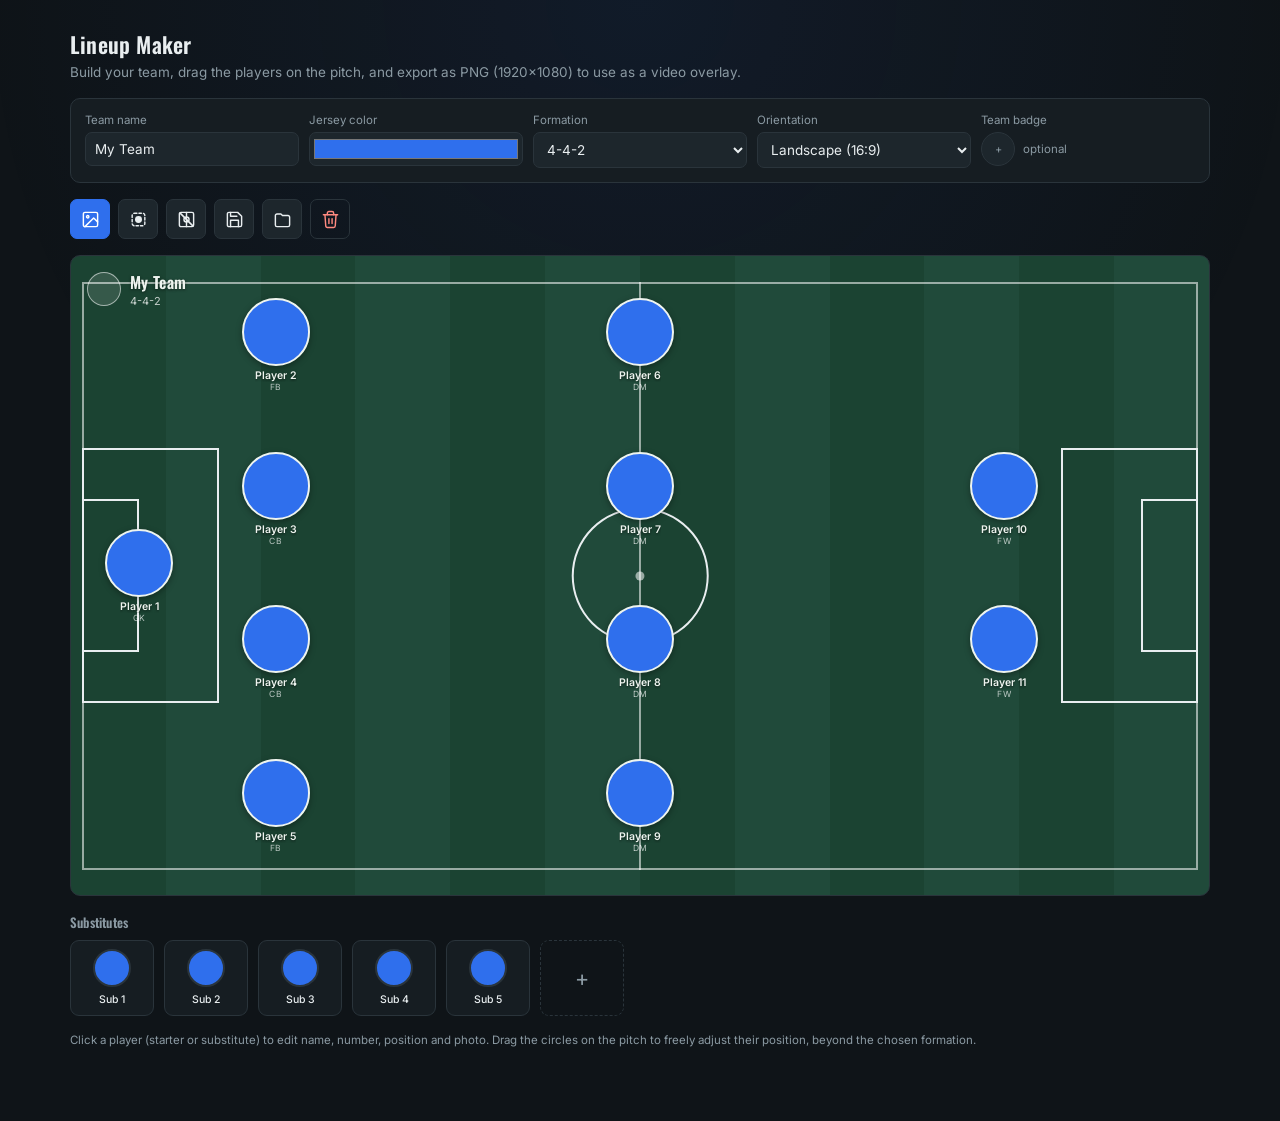
==== escalação.html @ 8d57b5de "Make pitch area transparent instead of solid in no-pitch export Refines the 'Export without pitch ba" ====
<!DOCTYPE html>
<html lang="en">
<head>
<meta charset="UTF-8">
<title>Lineup Maker</title>
<link rel="preconnect" href="https://fonts.googleapis.com">
<link href="https://fonts.googleapis.com/css2?family=Oswald:wght@500;600;700&family=Inter:wght@400;500;600;700&display=swap" rel="stylesheet">
<link rel="stylesheet" href="styles/base.css">
<link rel="stylesheet" href="styles/pitch.css">
<link rel="stylesheet" href="styles/bench.css">
<link rel="stylesheet" href="styles/modal.css">
</head>
<body>
<div class="app">

  <div class="top">
    <div>
      <h1>Lineup Maker</h1>
      <p>Build your team, drag the players on the pitch, and export as PNG (1920×1080) to use as a video overlay.</p>
    </div>
  </div>

  <div class="controls">
    <div class="field" id="teamNameField" style="position:relative;">
      <label>Team name</label>
      <input type="text" id="teamName" placeholder="E.g.: Liverpool" value="My Team">
      <div class="team-suggestions" id="teamSuggestions" hidden></div>
    </div>
    <div class="field">
      <label>Jersey color</label>
      <input type="color" id="teamColor" value="#2f6fed">
    </div>
    <div class="field">
      <label>Formation</label>
      <select id="formationSelect">
        <optgroup label="Back two">
          <option value="2-3-4-1">2-3-4-1</option>
        </optgroup>
        <optgroup label="Back four">
          <option value="4-4-2">4-4-2</option>
          <option value="4-3-3">4-3-3</option>
          <option value="4-2-3-1">4-2-3-1</option>
          <option value="4-1-4-1">4-1-4-1</option>
          <option value="4-3-1-2">4-3-1-2</option>
          <option value="4-4-1-1">4-4-1-1</option>
          <option value="4-5-1">4-5-1</option>
          <option value="4-2-2-2">4-2-2-2</option>
          <option value="4-3-2-1">4-3-2-1</option>
          <option value="4-1-3-2">4-1-3-2</option>
          <option value="4-1-2-3">4-1-2-3</option>
          <option value="4-2-4">4-2-4</option>
          <option value="4-2-1-3">4-2-1-3</option>
        </optgroup>
        <optgroup label="Back three">
          <option value="3-5-2">3-5-2</option>
          <option value="3-4-3">3-4-3</option>
          <option value="3-4-2-1">3-4-2-1</option>
          <option value="3-4-1-2">3-4-1-2</option>
          <option value="3-1-4-2">3-1-4-2</option>
          <option value="3-5-1-1">3-5-1-1</option>
          <option value="3-3-1-3">3-3-1-3</option>
          <option value="3-3-3-1">3-3-3-1</option>
          <option value="3-2-4-1">3-2-4-1</option>
        </optgroup>
        <optgroup label="Back five">
          <option value="5-3-2">5-3-2</option>
          <option value="5-2-3">5-2-3</option>
          <option value="5-4-1">5-4-1</option>
        </optgroup>
      </select>
    </div>
    <div class="field">
      <label>Orientation</label>
      <select id="orientationSelect">
        <option value="landscape">Landscape (16:9)</option>
        <option value="portrait">Portrait (9:16)</option>
      </select>
    </div>
    <div class="field">
      <label>Team badge</label>
      <div style="display:flex;align-items:center;gap:8px;">
        <div class="badge-upload" id="badgeUpload">+</div>
        <input type="file" id="badgeFile" accept="image/*">
        <span style="font-size:11.5px;color:var(--muted);">optional</span>
      </div>
    </div>
  </div>

  <div class="actions-row">
    <button class="icon-btn primary" id="exportBtn" data-tip="Export PNG (16:9)" aria-label="Export PNG (16:9)">
      <svg viewBox="0 0 24 24"><rect x="3" y="3" width="18" height="18" rx="2"/><circle cx="8.5" cy="8.5" r="1.5"/><path d="M21 15l-5-5L5 21"/></svg>
    </button>
    <button class="icon-btn" id="exportIconsBtn" data-tip="Export icons (transparent background)" aria-label="Export icons (transparent background)">
      <svg viewBox="0 0 24 24"><rect x="4" y="4" width="16" height="16" rx="3" stroke-dasharray="3 2.6"/><circle cx="12" cy="12" r="4.4" fill="currentColor" stroke="none"/></svg>
    </button>
    <button class="icon-btn" id="exportNoPitchBtn" data-tip="Export without pitch background" aria-label="Export without pitch background">
      <svg viewBox="0 0 24 24"><rect x="3" y="3" width="18" height="18" rx="2"/><path d="M12 3v18"/><circle cx="12" cy="12" r="3.2"/><path d="M4 4l16 16" stroke-width="2"/></svg>
    </button>
    <button class="icon-btn" id="saveBtn" data-tip="Save lineup" aria-label="Save lineup">
      <svg viewBox="0 0 24 24"><path d="M19 21H5a2 2 0 0 1-2-2V5a2 2 0 0 1 2-2h11l5 5v11a2 2 0 0 1-2 2Z"/><path d="M17 21v-8H7v8"/><path d="M7 3v5h8"/></svg>
    </button>
    <button class="icon-btn" id="loadBtn" data-tip="Load lineup" aria-label="Load lineup">
      <svg viewBox="0 0 24 24"><path d="M3 7v12a2 2 0 0 0 2 2h14a2 2 0 0 0 2-2V9a2 2 0 0 0-2-2h-7l-2-2H5a2 2 0 0 0-2 2Z"/></svg>
    </button>
    <input type="file" id="loadFile" accept="application/json,.json">
    <button class="icon-btn ghost danger" id="resetBtn" data-tip="Clear all" aria-label="Clear all">
      <svg viewBox="0 0 24 24"><path d="M3 6h18"/><path d="M8 6V4a2 2 0 0 1 2-2h4a2 2 0 0 1 2 2v2"/><path d="M19 6l-1 14a2 2 0 0 1-2 2H8a2 2 0 0 1-2-2L5 6"/><path d="M10 11v6"/><path d="M14 11v6"/></svg>
    </button>
  </div>

  <div class="pitch-wrap" id="pitchWrap">
    <img class="pitch-badge-watermark" id="pitchBadgeWatermark" hidden>
    <div class="pl pl-boundary"></div>
    <div class="pl pl-halfline"></div>
    <div class="pl pl-circle"></div>
    <div class="pl pl-dot"></div>
    <div class="pl pl-box pl-box-left"></div>
    <div class="pl pl-box pl-box-left-small"></div>
    <div class="pl pl-box pl-box-right"></div>
    <div class="pl pl-box pl-box-right-small"></div>
    <div class="header-tag">
      <div class="hbadge" id="hbadgeShow"></div>
      <div class="htext">
        <div class="hname" id="hnameShow">My Team</div>
        <div class="hform" id="hformShow">4-4-2</div>
      </div>
    </div>
    <!-- tokens injected by JS -->
  </div>

  <div class="bench-section">
    <h2>Substitutes</h2>
    <div class="bench-strip" id="benchStrip"></div>
  </div>

  <p class="hint">Click a player (starter or substitute) to edit name, number, position and photo. Drag the circles on the pitch to freely adjust their position, beyond the chosen formation.</p>
</div>

<div class="modal-overlay" id="modalOverlay">
  <div class="modal">
    <h3 id="modalTitle">Edit player</h3>
    <div class="photo-picker">
      <div class="prev" id="modalPhotoPrev">photo</div>
      <div>
        <button class="btn small" id="modalPhotoBtn">Upload photo</button>
        <input type="file" id="modalPhotoFile" accept="image/*">
      </div>
    </div>
    <div class="row2">
      <div class="field">
        <label>Number</label>
        <input type="text" id="modalNumber" maxlength="2">
      </div>
      <div class="field">
        <label>Position</label>
        <input type="text" id="modalPos" maxlength="4">
      </div>
    </div>
    <div class="field">
      <label>Name</label>
      <input type="text" id="modalName" maxlength="22">
      <div class="name-suggestions" id="nameSuggestions" hidden></div>
    </div>
    <div class="modal-actions">
      <button class="btn ghost danger" id="modalRemovePhoto">Remove photo</button>
      <div style="display:flex;gap:8px;">
        <button class="btn ghost" id="modalCancel">Cancel</button>
        <button class="btn primary" id="modalSave">Save</button>
      </div>
    </div>
  </div>
</div>

<canvas id="exportCanvas" width="1280" height="720" style="display:none;"></canvas>

<script>
// Todas as formações são derivadas dos próprios números (ex: "4-2-3-1" = 4 linhas
// de 4, 2, 3 e 1 jogador), evitando coordenadas fixas erradas ou digitadas à mão.
const FORMATION_KEYS = [
  "2-3-4-1","4-2-3-1","4-3-3","4-4-2","4-1-4-1","4-3-1-2","4-4-1-1","4-5-1",
  "4-2-2-2","4-3-2-1","4-1-3-2","4-1-2-3","4-2-4","4-2-1-3",
  "3-5-2","3-4-3","3-4-2-1","3-4-1-2","3-1-4-2","3-5-1-1","3-3-1-3","3-3-3-1","3-2-4-1",
  "5-3-2","5-2-3","5-4-1"
];

function roleForLine(lineIndex, numLines, countInLine, posInLine){
  if(lineIndex===0){
    // linha de defesa: pontas viram laterais quando a linha tem 4+ jogadores
    if(countInLine>=4 && (posInLine===0 || posInLine===countInLine-1)) return 'FB';
    return 'CB';
  }
  if(lineIndex===numLines-1) return 'FW';           // linha mais adiantada
  if(lineIndex===1) return 'DM';                     // logo depois da defesa
  return 'MF';
}

function generateFormation(key){
  const lines = key.split('-').map(Number);
  const n = lines.length;
  const positions = [{x:6,y:50,r:'GK'}];
  const MAX_SPAN = 76;   // span usado antes para linhas cheias (mantém o comportamento nelas)
  const STEP = 24;       // distância ideal entre jogadores vizinhos de uma linha
  lines.forEach((count,i)=>{
    const x = n>1 ? 18 + i*(64/(n-1)) : 50;
    // linhas com poucos jogadores usam um span menor (proporcional ao STEP),
    // centralizado em 50%, em vez de sempre ocupar o span máximo do campo
    const span = count>1 ? Math.min(MAX_SPAN, STEP*(count-1)) : 0;
    for(let p=0;p<count;p++){
      const y = count>1 ? 50 - span/2 + p*(span/(count-1)) : 50;
      positions.push({x, y, r: roleForLine(i,n,count,p)});
    }
  });
  return positions;
}

function blankPlayer(role){ return {number:"", name:"", pos:role||"", photo:null}; }
function makeStarters(key){
  return generateFormation(key).map(p=>({x:p.x,y:p.y,number:"",name:"",pos:p.r,photo:null}));
}

let state = {
  teamName:"My Team",
  teamColor:"#2f6fed",
  badge:null,
  formation:"4-4-2",
  orientation:"landscape", // "landscape" | "portrait"
  starters: makeStarters("4-4-2"),
  bench: Array.from({length:5},()=>blankPlayer(""))
};

let editing = null; // {kind:'starter'|'bench', index}

const pitchWrap = document.getElementById('pitchWrap');
const benchStrip = document.getElementById('benchStrip');

function resizeImageFile(file, size, cb, format){
  format = format || 'image/jpeg'; // escudo precisa de 'image/png' (fundo transparente); jpeg não tem alfa
  const reader = new FileReader();
  reader.onload = e=>{
    const img = new Image();
    img.onload = ()=>{
      const c = document.createElement('canvas');
      c.width=size; c.height=size;
      const ctx = c.getContext('2d');
      const s = Math.min(img.width,img.height);
      const sx=(img.width-s)/2, sy=(img.height-s)/2;
      ctx.drawImage(img,sx,sy,s,s,0,0,size,size);
      cb(c.toDataURL(format,0.85));
    };
    img.src = e.target.result;
  };
  reader.readAsDataURL(file);
}

// Busca de foto por nome digitado: usa APIs públicas gratuitas direto do
// navegador (sem chave, sem servidor próprio). TheSportsDB primeiro, porque
// devolve foto já recortada com fundo transparente e time associado; se não
// achar nada (ou a API estiver fora do ar), cai para o resumo da Wikipédia.
// Nenhuma das duas é garantida por contrato, então isso é best-effort: se
// falhar, o app segue funcionando com upload manual normalmente.
async function searchPlayerPhoto(name){
  name = name.trim();
  if(name.length < 3) return [];

  // As duas fontes são combinadas (não é mais "TheSportsDB OU Wikipédia"),
  // pra homônimos aparecerem mesmo quando cada fonte só tem uma das pessoas
  // cadastrada com foto.
  const candidates = [];

  try{
    const res = await fetch('https://www.thesportsdb.com/api/v1/json/3/searchplayers.php?p=' + encodeURIComponent(name));
    if(res.ok){
      const data = await res.json();
      const players = (data && data.player) || [];
      // TheSportsDB cobre vários esportes; sem isso, um "Julio" jogador de
      // basquete apareceria aqui do mesmo jeito. Exige o campo confirmando
      // futebol (não basta estar ausente/diferente).
      const soccerOnly = players.filter(pl => (pl.strSport||'').toLowerCase()==='soccer');
      const withPhoto = soccerOnly.filter(pl => pl.strCutout || pl.strThumb || pl.strRender);
      candidates.push(...withPhoto.slice(0,5).map(pl => ({
        label: pl.strPlayer,
        sub: pl.strTeam || pl.strNationality || '',
        photo: pl.strCutout || pl.strThumb || pl.strRender
      })));
    }
  }catch(err){ /* API instável ou sem internet: segue pra próxima fonte */ }

  // Busca de verdade na Wikipédia (não é mais "adivinha o título exato"):
  // um nome sozinho (ex: "Julio") quase sempre cai numa página de
  // desambiguação sem foto nenhuma, então a versão antiga não achava nada
  // pra nomes assim. Esse endpoint devolve várias páginas que combinam com
  // o texto digitado, cada uma já com sua miniatura — é por aqui que
  // homônimos aparecem mesmo quando o TheSportsDB só tem um deles com foto.
  try{
    // busca bruta bem mais ampla que o número final de sugestões (5): nomes
    // genéricos (ex: "João") têm rei, santo, cidade, etc. nos primeiros
    // resultados por relevância, empurrando jogadores de futebol pra fora
    // de um corte pequeno antes mesmo do filtro de futebol atuar
    const res = await fetch('https://en.wikipedia.org/w/rest.php/v1/search/page?q=' + encodeURIComponent(name) + '&limit=50');
    if(res.ok){
      const data = await res.json();
      const pages = (data && data.pages) || [];
      // Busca de texto livre traz qualquer página que combine (cantor, ator,
      // etc. — foi o que aconteceu com "Julio Iglesias" num teste). Sem sinal
      // nenhum de que é jogador na descrição, prefere não sugerir a arriscar
      // sugerir a pessoa errada.
      const soccerOnly = pages.filter(pg => /footballer|football player|soccer player/i.test(pg.description||''));
      candidates.push(...soccerOnly.filter(pg => pg.thumbnail && pg.thumbnail.url).map(pg=>{
        const url = pg.thumbnail.url;
        return {
          label: pg.title,
          sub: pg.description || 'Wikipedia',
          photo: url.startsWith('//') ? 'https:'+url : url
        };
      }));
    }
  }catch(err){ /* sem internet ou API fora do ar: segue só com o que já tem */ }

  // remove duplicata óbvia (mesmo nome já achado no TheSportsDB)
  const seen = new Set();
  return candidates.filter(c=>{
    const key = c.label.toLowerCase();
    if(seen.has(key)) return false;
    seen.add(key);
    return true;
  }).slice(0,5);
}

// Baixa a foto sugerida e converte para data: URL passando por canvas, igual
// ao upload manual (resizeImageFile) — necessário porque a exportação em PNG
// desenha as fotos num canvas, e uma <img> cross-origin sem isso contamina o
// canvas e quebra o toBlob() da exportação.
function urlToDataUrl(url, size, cb, format){
  format = format || 'image/jpeg'; // escudo precisa de 'image/png' (fundo transparente); jpeg não tem alfa
  const img = new Image();
  img.crossOrigin = 'anonymous';
  img.onload = ()=>{
    const c = document.createElement('canvas');
    c.width = size; c.height = size;
    const ctx = c.getContext('2d');
    const s = Math.min(img.width, img.height);
    const sx = (img.width-s)/2, sy = (img.height-s)/2;
    ctx.drawImage(img, sx, sy, s, s, 0, 0, size, size);
    try{
      cb(c.toDataURL(format, 0.85));
    }catch(err){
      // canvas contaminado: a imagem não liberou CORS, não dá pra usar
      cb(null);
    }
  };
  img.onerror = ()=> cb(null);
  img.src = url;
}

// Busca de escudo por nome de time digitado: mesmo princípio da busca de
// foto de jogador — TheSportsDB primeiro (devolve escudo, liga e país, úteis
// pra diferenciar times com nome parecido em países diferentes), Wikipédia
// como fallback. Nada aplica sozinho, é sempre sugestão clicável.
async function searchTeamBadge(name){
  name = name.trim();
  if(name.length < 3) return [];

  try{
    const res = await fetch('https://www.thesportsdb.com/api/v1/json/3/searchteams.php?t=' + encodeURIComponent(name));
    if(res.ok){
      const data = await res.json();
      const teams = (data && data.teams) || [];
      const withBadge = teams.filter(t => t.strTeamBadge || t.strBadge);
      if(withBadge.length){
        return withBadge.slice(0,3).map(t => ({
          label: t.strTeam,
          sub: [t.strLeague, t.strCountry].filter(Boolean).join(' · '),
          photo: t.strTeamBadge || t.strBadge
        }));
      }
    }
  }catch(err){ /* API instável ou sem internet: segue pro fallback */ }

  try{
    const title = name.replace(/\s+/g,'_');
    const res = await fetch('https://en.wikipedia.org/api/rest_v1/page/summary/' + encodeURIComponent(title));
    if(res.ok){
      const data = await res.json();
      if(data && data.thumbnail && data.thumbnail.source){
        return [{ label: data.title, sub: 'Wikipedia', photo: data.thumbnail.source }];
      }
    }
  }catch(err){ /* sem artigo ou sem internet: sem sugestão */ }

  return [];
}

function renderTeamSuggestions(candidates){
  const box = document.getElementById('teamSuggestions');
  if(!candidates.length){ box.hidden = true; box.innerHTML=''; return; }
  box.innerHTML = candidates.map((c,i)=>`
    <div class="suggestion" data-i="${i}">
      <img src="${c.photo}">
      <div class="suggestion-text">
        <span class="suggestion-name">${c.label}</span>
        <span class="suggestion-sub">${c.sub}</span>
      </div>
    </div>
  `).join('');
  box.hidden = false;
  box.querySelectorAll('.suggestion').forEach(el=>{
    el.addEventListener('click', ()=>{
      const c = candidates[+el.dataset.i];
      urlToDataUrl(c.photo, 160, dataUrl=>{
        if(dataUrl){
          state.teamName = c.label;
          state.badge = dataUrl;
          document.getElementById('teamName').value = c.label;
          document.getElementById('badgeUpload').innerHTML = `<img src="${dataUrl}">`;
          render();
        }
        box.hidden = true; box.innerHTML='';
      }, 'image/png');
    });
  });
}

function renderNameSuggestions(candidates){
  const box = document.getElementById('nameSuggestions');
  if(!candidates.length){ box.hidden = true; box.innerHTML=''; return; }
  box.innerHTML = candidates.map((c,i)=>`
    <div class="suggestion" data-i="${i}">
      <img src="${c.photo}">
      <div class="suggestion-text">
        <span class="suggestion-name">${c.label}</span>
        <span class="suggestion-sub">${c.sub}</span>
      </div>
    </div>
  `).join('');
  box.hidden = false;
  box.querySelectorAll('.suggestion').forEach(el=>{
    el.addEventListener('click', ()=>{
      const c = candidates[+el.dataset.i];
      document.getElementById('modalName').value = c.label;
      urlToDataUrl(c.photo, 320, dataUrl=>{
        if(dataUrl) document.getElementById('modalPhotoPrev').innerHTML = `<img src="${dataUrl}">`;
        box.hidden = true; box.innerHTML='';
      });
    });
  });
}

function render(){
  document.getElementById('hnameShow').textContent = state.teamName || "My Team";
  document.getElementById('hformShow').textContent = state.formation;
  const hb = document.getElementById('hbadgeShow');
  hb.innerHTML = state.badge ? `<img src="${state.badge}">` : "";

  document.documentElement.style.setProperty('--kit-tint', state.teamColor || '#2f6fed');

  const watermark = document.getElementById('pitchBadgeWatermark');
  if(state.badge){ watermark.src = state.badge; watermark.hidden = false; }
  else { watermark.hidden = true; watermark.removeAttribute('src'); }

  const portraitMode = state.orientation === 'portrait';
  pitchWrap.classList.toggle('portrait', portraitMode);
  const exportBtnLabel = portraitMode ? 'Export PNG (9:16)' : 'Export PNG (16:9)';
  document.getElementById('exportBtn').setAttribute('data-tip', exportBtnLabel);
  document.getElementById('exportBtn').setAttribute('aria-label', exportBtnLabel);

  pitchWrap.querySelectorAll('.token').forEach(n=>n.remove());
  state.starters.forEach((p,i)=>{
    const t = document.createElement('div');
    t.className='token';
    t.dataset.index = i;
    // eixo do gol (p.x) e eixo da largura do campo (p.y) trocam de lugar
    // entre left/top quando o campo está em pé (girado 90°)
    t.style.left = (portraitMode ? p.y : p.x)+'%';
    t.style.top = (portraitMode ? p.x : p.y)+'%';
    t.innerHTML = `
      <div class="circle" style="--kit:${state.teamColor}">
        ${p.photo? `<img src="${p.photo}">` : `<span class="token-num">${p.number||''}</span>`}
      </div>
      <div class="tname">${p.name||'Player '+(i+1)}</div>
      <div class="tpos">${p.pos}</div>
    `;
    attachDrag(t,i);
    t.addEventListener('click', (ev)=>{ if(t.dataset.dragged==='1'){t.dataset.dragged='0';return;} openModal('starter',i); });
    pitchWrap.appendChild(t);
  });

  benchStrip.innerHTML='';
  state.bench.forEach((p,i)=>{
    const c = document.createElement('div');
    c.className='bench-card';
    c.dataset.index = i;
    c.innerHTML = `
      <div class="circle" style="--kit:${state.teamColor}">
        ${p.photo? `<img src="${p.photo}">` : `<span class="num">${p.number||''}</span>`}
      </div>
      <div class="bname">${p.name||'Sub '+(i+1)}</div>
      <div class="bpos">${p.pos||''}</div>
    `;
    c.addEventListener('click', ()=>openModal('bench',i));
    benchStrip.appendChild(c);
  });
  const addBtn = document.createElement('div');
  addBtn.className='bench-add';
  addBtn.textContent='+';
  addBtn.title='Add substitute';
  addBtn.addEventListener('click', ()=>{
    if(state.bench.length>=9) return;
    state.bench.push(blankPlayer(""));
    render();
  });
  benchStrip.appendChild(addBtn);
}

function attachDrag(el, index){
  let dragging=false, moved=false;
  el.addEventListener('pointerdown', e=>{
    dragging=true; moved=false;
    el.setPointerCapture(e.pointerId);
  });
  el.addEventListener('pointermove', e=>{
    if(!dragging) return;
    moved=true;
    const rect = pitchWrap.getBoundingClientRect();
    const rawX = ((e.clientX-rect.left)/rect.width)*100;
    const rawY = ((e.clientY-rect.top)/rect.height)*100;
    const portraitMode = state.orientation === 'portrait';
    // em pé, o eixo do gol (x) vem do ponteiro em Y e o da largura (y) vem do X
    let x = portraitMode ? rawY : rawX;
    let y = portraitMode ? rawX : rawY;
    x = Math.max(2,Math.min(98,x));
    y = Math.max(4,Math.min(96,y));
    state.starters[index].x=x;
    state.starters[index].y=y;
    el.style.left=(portraitMode?y:x)+'%';
    el.style.top=(portraitMode?x:y)+'%';
  });
  el.addEventListener('pointerup', e=>{
    dragging=false;
    if(moved) el.dataset.dragged='1';
  });
}

function openModal(kind, index){
  editing = {kind, index};
  const p = kind==='starter'? state.starters[index] : state.bench[index];
  document.getElementById('modalTitle').textContent = kind==='starter' ? 'Edit starter' : 'Edit substitute';
  document.getElementById('modalNumber').value = p.number||'';
  document.getElementById('modalPos').value = p.pos||'';
  document.getElementById('modalName').value = p.name||'';
  const prev = document.getElementById('modalPhotoPrev');
  prev.innerHTML = p.photo? `<img src="${p.photo}">` : 'foto';
  clearTimeout(nameSuggestTimer);
  const suggestions = document.getElementById('nameSuggestions');
  suggestions.hidden = true; suggestions.innerHTML='';
  document.getElementById('modalOverlay').classList.add('open');
  const nameInput = document.getElementById('modalName');
  nameInput.focus();
  nameInput.select();
}
function closeModal(){
  clearTimeout(nameSuggestTimer);
  const suggestions = document.getElementById('nameSuggestions');
  suggestions.hidden = true; suggestions.innerHTML='';
  document.getElementById('modalOverlay').classList.remove('open');
  editing=null;
}

document.getElementById('modalCancel').addEventListener('click', closeModal);
document.getElementById('modalOverlay').addEventListener('click', e=>{ if(e.target.id==='modalOverlay') closeModal(); });

document.getElementById('modalSave').addEventListener('click', ()=>{
  if(!editing) return;
  const p = editing.kind==='starter'? state.starters[editing.index] : state.bench[editing.index];
  const photoBefore = p.photo;
  p.number = document.getElementById('modalNumber').value.trim();
  p.pos = document.getElementById('modalPos').value.trim().toUpperCase();
  p.name = document.getElementById('modalName').value.trim();
  const img = document.getElementById('modalPhotoPrev').querySelector('img');
  p.photo = img ? img.src : null;
  const photoChanged = p.photo && p.photo !== photoBefore;
  const { kind, index } = editing;
  closeModal();
  render();
  // wipe radial só no ícone que de fato ganhou/trocou de foto agora — não é
  // uma reação passiva a qualquer <img> nova, porque render() reconstrói
  // todos os jogadores do zero a cada mudança (mesmo sem relação com foto)
  if(photoChanged){
    const selector = kind==='starter'
      ? `.token[data-index="${index}"] .circle img`
      : `.bench-card[data-index="${index}"] .circle img`;
    const newImg = document.querySelector(selector);
    if(newImg) newImg.classList.add('photo-wipe-in');
  }
});

document.getElementById('modalRemovePhoto').addEventListener('click', ()=>{
  document.getElementById('modalPhotoPrev').innerHTML='foto';
});
document.getElementById('modalPhotoBtn').addEventListener('click', ()=>document.getElementById('modalPhotoFile').click());
document.getElementById('modalPhotoFile').addEventListener('change', e=>{
  const f = e.target.files[0];
  if(!f) return;
  resizeImageFile(f, 320, dataUrl=>{
    document.getElementById('modalPhotoPrev').innerHTML = `<img src="${dataUrl}">`;
  });
});

let nameSuggestTimer = null;
document.getElementById('modalName').addEventListener('input', e=>{
  clearTimeout(nameSuggestTimer);
  const value = e.target.value;
  const box = document.getElementById('nameSuggestions');
  if(value.trim().length < 3){ box.hidden = true; box.innerHTML=''; return; }
  nameSuggestTimer = setTimeout(async ()=>{
    const candidates = await searchPlayerPhoto(value);
    renderNameSuggestions(candidates);
  }, 500);
});

let teamSuggestTimer = null;
document.getElementById('teamName').addEventListener('input', e=>{
  state.teamName = e.target.value;
  render();
  clearTimeout(teamSuggestTimer);
  const value = e.target.value;
  const box = document.getElementById('teamSuggestions');
  if(value.trim().length < 3){ box.hidden = true; box.innerHTML=''; return; }
  teamSuggestTimer = setTimeout(async ()=>{
    const candidates = await searchTeamBadge(value);
    renderTeamSuggestions(candidates);
  }, 500);
});
document.getElementById('teamName').addEventListener('blur', ()=>{
  // pequeno atraso pra não fechar antes do clique numa sugestão registrar
  setTimeout(()=>{
    const box = document.getElementById('teamSuggestions');
    box.hidden = true; box.innerHTML='';
  }, 150);
});
document.getElementById('teamColor').addEventListener('input', e=>{ state.teamColor=e.target.value; render(); });
document.getElementById('formationSelect').addEventListener('change', e=>{
  const key = e.target.value;
  const preset = generateFormation(key);
  state.starters.forEach((p,i)=>{
    p.x=preset[i].x; p.y=preset[i].y; p.pos=preset[i].r;
  });
  state.formation = key;
  render();
});
document.getElementById('orientationSelect').addEventListener('change', e=>{
  state.orientation = e.target.value;
  render();
});
document.getElementById('badgeUpload').addEventListener('click', ()=>document.getElementById('badgeFile').click());
document.getElementById('badgeFile').addEventListener('change', e=>{
  const f = e.target.files[0];
  if(!f) return;
  resizeImageFile(f, 120, dataUrl=>{ state.badge=dataUrl; document.getElementById('badgeUpload').innerHTML=`<img src="${dataUrl}">`; render(); }, 'image/png');
});

document.getElementById('resetBtn').addEventListener('click', ()=>{
  if(!confirm('Clear the entire current lineup?')) return;
  state = {
    teamName:"My Team", teamColor:"#2f6fed", badge:null,
    formation:"4-4-2", orientation:"landscape", starters: makeStarters("4-4-2"),
    bench: Array.from({length:5},()=>blankPlayer(""))
  };
  document.getElementById('teamName').value = state.teamName;
  document.getElementById('teamColor').value = state.teamColor;
  document.getElementById('formationSelect').value = state.formation;
  document.getElementById('orientationSelect').value = state.orientation;
  document.getElementById('badgeUpload').innerHTML='+';
  render();
});

// ---------- Export PNG ----------
function drawCircleImage(ctx,img,cx,cy,r){
  ctx.save();
  ctx.beginPath();
  ctx.arc(cx,cy,r,0,Math.PI*2);
  ctx.closePath();
  ctx.clip();
  ctx.drawImage(img,cx-r,cy-r,r*2,r*2);
  ctx.restore();
}
function loadImg(src){
  return new Promise(res=>{
    if(!src){res(null);return;}
    const img = new Image();
    img.onload=()=>res(img);
    img.onerror=()=>res(null);
    img.src=src;
  });
}

// Desenha a escalação inteira no canvas. Com onlyIcons=true, pula o
// gramado, as marcações do campo, o cabeçalho e o banco — só os círculos
// dos titulares na posição da formação, com fundo transparente, pra colar
// por cima de qualquer coisa no vídeo (não só do campo desenhado pelo app).
async function renderLineupToCanvas(cv, onlyIcons, noPitch){
  const ctx = cv.getContext('2d');
  ctx.imageSmoothingEnabled = true;
  ctx.imageSmoothingQuality = 'high'; // melhora a reamostragem de fotos e escudo ao desenhar em tamanho menor
  const portrait = state.orientation === 'portrait';
  const W = portrait ? 1080 : 1920;
  const H = portrait ? 1920 : 1080;
  cv.width = W; cv.height = H;
  ctx.clearRect(0,0,W,H); // canvas começa transparente; sem desenhar nada por cima, continua transparente

  // Lista de nomes à esquerda: só no export completo em paisagem (não no
  // retrato, que já é estreito, nem no só-ícones, que precisa ficar limpo).
  // Quando ativa, o campo perde a faixa esquerda pra lista e cada jogador
  // deixa de mostrar o nome embaixo do ícone (o nome já está na lista).
  const showNameList = !onlyIcons && !portrait;

  // Fator de escala sobre a referência original (1280x720): tanto paisagem
  // (1920x1080) quanto retrato (1080x1920) são 1.5x essa referência, então
  // todo valor fixo em pixel (raio dos círculos, fontes, faixas de
  // cabeçalho/banco) escala igual nas duas orientações.
  const S = 1.5;
  const headerH = 54*S;    // espaço reservado no topo pro nome/escudo/formação
  // faixa de ícones do banco embaixo do campo: só existe quando NÃO tem a
  // lista de nomes lateral (retrato, que é estreito e não cabe a lista) —
  // com a lista, o banco já aparece nela, a faixa só duplicaria e tomaria
  // espaço à toa. Nunca aparece no export só-ícones.
  const needsBenchStrip = !onlyIcons && !showNameList;
  const benchH = needsBenchStrip ? 64*S : 0;
  const fieldBottom = H - benchH; // o campo termina aqui, sem invadir a faixa do banco quando ela existe

  const listW = showNameList ? Math.round(W*0.22) : 0; // faixa da lista de nomes, só quando ativa

  // painel da lista: fundo neutro fixo atrás de toda a coluna esquerda
  // (inclusive atrás do cabeçalho, que continua no mesmo lugar de sempre)
  if(showNameList){
    ctx.fillStyle = '#10151a';
    ctx.fillRect(0,0,listW,fieldBottom);
  }

  // pitch stripes (grama vai até o limite do campo, não embaixo do banco,
  // nem embaixo da lista de nomes quando ela existe; em pé, as listras
  // giram 90° junto com o resto do campo). No modo sem campo, não pinta
  // nada ali — o canvas já começa transparente (clearRect lá em cima) e
  // fica assim, só a área da grama mesmo, não o painel da lista/banco.
  if(!onlyIcons && noPitch){
    // de propósito sem desenhar nada: área do campo fica transparente
  } else if(!onlyIcons){
    const stripes=12;
    if(portrait){
      const stripeH = fieldBottom/stripes;
      for(let i=0;i<stripes;i++){
        ctx.fillStyle = i%2===0 ? '#1b4332' : '#204a3a';
        ctx.fillRect(0,i*stripeH,W,stripeH);
      }
    } else {
      const stripeW = (W-listW)/stripes;
      for(let i=0;i<stripes;i++){
        ctx.fillStyle = i%2===0 ? '#1b4332' : '#204a3a';
        ctx.fillRect(listW+i*stripeW,0,stripeW,fieldBottom);
      }
    }
  }

  // Área onde os jogadores ficam (mesmas margens sempre, com ou sem campo
  // desenhado, pra manter a posição de cada jogador idêntica entre as duas
  // exportações). No retrato, giram 90° (gols em cima/embaixo em vez de
  // esquerda/direita). Em paisagem com lista de nomes, o campo começa depois
  // da coluna da lista.
  const marginGoal = 15*S, marginSide = 10*S;
  let X0,X1,Y0,Y1;
  if(portrait){
    Y0 = headerH + marginGoal; Y1 = fieldBottom - marginGoal;
    X0 = marginSide; X1 = W - marginSide;
  } else {
    X0 = listW + marginGoal; X1 = W - marginGoal;
    Y0 = headerH; Y1 = fieldBottom - marginSide;
  }

  // carregado uma única vez, reaproveitado na marca d'água e no cabeçalho
  const badgeImg = onlyIcons ? null : await loadImg(state.badge);

  // marca d'água do escudo: grande, bem apagada, atrás das marcações e dos
  // jogadores (desenhada antes deles). Não entra no modo só-ícones, porque
  // esse export precisa ficar limpo pra colar sobre qualquer coisa no vídeo.
  if(!onlyIcons && badgeImg){
    const wmCenterX = (X0+X1)/2, wmCenterY = (Y0+Y1)/2;
    const wmBox = Math.min(X1-X0, Y1-Y0) * 0.5; // ~50% da menor dimensão da área do campo
    const scale = Math.min(wmBox/badgeImg.width, wmBox/badgeImg.height);
    const dw = badgeImg.width*scale, dh = badgeImg.height*scale;
    ctx.save();
    ctx.globalAlpha = 0.1;
    ctx.drawImage(badgeImg, wmCenterX-dw/2, wmCenterY-dh/2, dw, dh);
    ctx.restore();
  }

  if(!onlyIcons && !noPitch){
    const goalA = portrait ? Y0 : X0, goalB = portrait ? Y1 : X1;
    const widthA = portrait ? X0 : Y0, widthB = portrait ? X1 : Y1;
    const widthMid = (widthA+widthB)/2;
    const centerX = (X0+X1)/2, centerY = (Y0+Y1)/2;

    ctx.strokeStyle='rgba(255,255,255,.5)';
    ctx.lineWidth=2*S;
    ctx.strokeRect(X0,Y0,X1-X0,Y1-Y0);

    const goalMid = (goalA+goalB)/2;
    ctx.beginPath();
    if(portrait){ ctx.moveTo(widthA,goalMid); ctx.lineTo(widthB,goalMid); }
    else{ ctx.moveTo(goalMid,widthA); ctx.lineTo(goalMid,widthB); }
    ctx.stroke();

    ctx.beginPath(); ctx.arc(centerX,centerY,68*S,0,Math.PI*2); ctx.stroke();
    ctx.beginPath(); ctx.arc(centerX,centerY,3*S,0,Math.PI*2); ctx.fillStyle='rgba(255,255,255,.5)'; ctx.fill();

    const boxDepth = (goalB-goalA)*0.10, boxSpan = (widthB-widthA)*0.46;
    const boxW0 = widthMid-boxSpan/2, boxW1 = widthMid+boxSpan/2;
    [[goalA, goalA+boxDepth], [goalB-boxDepth, goalB]].forEach(([g0,g1])=>{
      if(portrait) ctx.strokeRect(boxW0,g0,boxW1-boxW0,g1-g0);
      else ctx.strokeRect(g0,boxW0,g1-g0,boxW1-boxW0);
    });
  }

  if(!onlyIcons){
    if(badgeImg){
      ctx.save();
      ctx.beginPath(); ctx.arc(46*S,42*S,20*S,0,Math.PI*2); ctx.closePath(); ctx.clip();
      ctx.drawImage(badgeImg,26*S,22*S,40*S,40*S);
      ctx.restore();
      ctx.strokeStyle='rgba(255,255,255,.6)'; ctx.lineWidth=2*S;
      ctx.beginPath(); ctx.arc(46*S,42*S,20*S,0,Math.PI*2); ctx.stroke();
    }
    ctx.fillStyle='#eef4ef';
    ctx.font=`600 ${22*S}px 'Oswald', sans-serif`;
    ctx.textAlign='left'; ctx.textBaseline='alphabetic';
    ctx.fillText(state.teamName||'My Team', badgeImg?78*S:28*S, 38*S);
    ctx.font=`${12*S}px 'Inter', sans-serif`;
    ctx.fillStyle='rgba(255,255,255,.75)';
    ctx.fillText(state.formation, badgeImg?78*S:28*S, 55*S);
  }

  // lista de nomes (titulares depois banco): sem faixa de cor, hierarquia
  // só por tipografia (tamanho/peso), número solto antes do nome nos
  // titulares, banco menor e apagado. Linhas escalam pra preencher o
  // espaço disponível (fica maior com poucos jogadores, menor com muitos).
  if(showNameList){
    const listX0 = 14*S, listX1 = listW - 14*S;
    // respiro extra abaixo do cabeçalho: o texto da formação já desce um
    // pouco além de Y0, sem isso "STARTERS" quase encosta nele
    const listTop = Y0 + 16*S;
    // escudo no rodapé é decorativo: só reserva espaço pra ele se sobrar
    // altura suficiente pra manter a lista legível (escala >= 0.8); com
    // elenco grande (banco sem limite de tamanho no app), solta o espaço
    // reservado e prioriza os nomes em vez de forçar a lista a espremer
    let listBottomReserved = badgeImg ? 120*S : 0;

    const totalNames = state.starters.length + state.bench.length;
    let scale = 1, starterRowH = 0, benchRowH = 0;
    if(totalNames > 0){
      const naturalStarterRowH = 27*S, naturalBenchRowH = 16*S;
      // constantes fixas (não escalam com "scale") repetidas exatamente
      // como no desenho abaixo, pra o cálculo bater com o espaço realmente
      // ocupado — se divergirem, a lista pode invadir a área reservada
      // pro escudo ou faltar altura sem ninguém perceber
      const labelH = 22*S, dividerGap = 10*S, sectionGap = 20*S, benchLabelGap = 14*S;
      // só as linhas (rowH) escalam de verdade; label/divisor/gaps ficam do
      // mesmo tamanho sempre. Por isso a escala não pode ser "disponível /
      // total", tem que descontar antes o que não escala:
      // disponível = fixo + escala*linhas  =>  escala = (disponível-fixo)/linhas
      const fixedSum = (state.starters.length ? labelH + dividerGap : 0)
                      + (state.bench.length ? (state.starters.length?sectionGap:0) + benchLabelGap : 0);
      const rowSum = state.starters.length*naturalStarterRowH + state.bench.length*naturalBenchRowH;
      let availableH = (Y1 - listBottomReserved) - listTop;
      scale = (availableH - fixedSum) / rowSum;
      if(listBottomReserved > 0 && scale < 0.8){
        listBottomReserved = 0;
        availableH = (Y1 - listBottomReserved) - listTop;
        scale = (availableH - fixedSum) / rowSum;
      }
      scale = Math.max(0.55, Math.min(1.6, scale));
      starterRowH = naturalStarterRowH*scale; benchRowH = naturalBenchRowH*scale;

      let cy = listTop;

      if(state.starters.length){
        // "STARTERS": só tipografia, letter-spacing manual (canvas não
        // tem a propriedade nativa), com linha divisória sutil embaixo
        ctx.fillStyle = '#fff';
        ctx.font = `700 ${15*S}px 'Inter', sans-serif`;
        ctx.textAlign = 'left'; ctx.textBaseline = 'alphabetic';
        let lx = listX0;
        'STARTERS'.split('').forEach(ch=>{ ctx.fillText(ch, lx, cy+labelH*0.7); lx += ctx.measureText(ch).width + 1.5*S; });
        cy += labelH;
        ctx.strokeStyle = 'rgba(255,255,255,.15)'; ctx.lineWidth = 1;
        ctx.beginPath(); ctx.moveTo(listX0, cy); ctx.lineTo(listX1, cy); ctx.stroke();
        cy += dividerGap;

        state.starters.forEach((p,i)=>{
          ctx.fillStyle = 'rgba(255,255,255,.4)';
          ctx.font = `600 ${12*scale}px 'Inter', sans-serif`;
          ctx.textAlign = 'right'; ctx.textBaseline = 'middle';
          ctx.fillText(p.number||'–', listX0+22*S, cy+starterRowH/2);
          ctx.fillStyle = '#fff';
          ctx.font = `700 ${13.5*scale}px 'Inter', sans-serif`;
          ctx.textAlign = 'left'; ctx.textBaseline = 'middle';
          ctx.fillText(p.name || ('Player '+(i+1)), listX0+32*S, cy+starterRowH/2, listX1-listX0-32*S);
          cy += starterRowH;
        });
      }

      if(state.bench.length){
        if(state.starters.length) cy += sectionGap;
        ctx.fillStyle = 'rgba(255,255,255,.4)';
        ctx.font = `600 ${10.5*S}px 'Inter', sans-serif`;
        ctx.textAlign = 'left'; ctx.textBaseline = 'alphabetic';
        let lx = listX0;
        'BENCH'.split('').forEach(ch=>{ ctx.fillText(ch, lx, cy); lx += ctx.measureText(ch).width + 1*S; });
        cy += benchLabelGap;

        state.bench.forEach((p,i)=>{
          ctx.fillStyle = 'rgba(255,255,255,.5)';
          ctx.font = `500 ${11*scale*0.85}px 'Inter', sans-serif`;
          ctx.textAlign = 'left'; ctx.textBaseline = 'middle';
          ctx.fillText(p.name || ('Sub '+(i+1)), listX0, cy+benchRowH/2, listX1-listX0);
          cy += benchRowH;
        });
      }
    }

    // escudo grande e apagado, ancorado embaixo da lista, só quando existe
    // um escudo de verdade e sobrou espaço reservado pra ele (ver acima:
    // com banco muito grande, esse espaço é liberado pra lista primeiro)
    if(badgeImg && listBottomReserved > 0){
      const shieldSize = 90*S;
      const scale = Math.min(shieldSize/badgeImg.width, shieldSize/badgeImg.height);
      const dw = badgeImg.width*scale, dh = badgeImg.height*scale;
      const cx = listW/2, cyBottom = Y1 - dh*0.4;
      ctx.save();
      ctx.globalAlpha = 0.14;
      ctx.drawImage(badgeImg, cx-dw/2, cyBottom-dh/2, dw, dh);
      ctx.restore();
    }
  }

  // players — a posição já vem calculada como "distância do gol" (p.x) e
  // "espalhamento na linha" (p.y); no retrato os dois eixos só trocam de
  // lugar entre a tela X e Y, a lógica de generateFormation não muda nada.
  // Desenhados sempre, com ou sem o resto do campo.
  for(const p of state.starters){
    const cx = portrait ? X0 + (p.y/100)*(X1-X0) : X0 + (p.x/100)*(X1-X0);
    const cy = portrait ? Y0 + (p.x/100)*(Y1-Y0) : Y0 + (p.y/100)*(Y1-Y0);
    const r=40*S;
    ctx.beginPath(); ctx.arc(cx,cy,r+2,0,Math.PI*2);
    ctx.fillStyle=state.teamColor; ctx.fill();
    const img = await loadImg(p.photo);
    if(img){
      drawCircleImage(ctx,img,cx,cy,r);
    } else {
      ctx.fillStyle='#fff';
      ctx.font=`600 ${31*S}px 'Oswald', sans-serif`;
      ctx.textAlign='center'; ctx.textBaseline='middle';
      ctx.fillText(p.number||'', cx, cy+1);
    }
    ctx.strokeStyle='#eef4ef'; ctx.lineWidth=3*S;
    ctx.beginPath(); ctx.arc(cx,cy,r,0,Math.PI*2); ctx.stroke();

    ctx.textAlign='center'; ctx.textBaseline='alphabetic';
    let labelY = cy+r+16*S;
    if(!showNameList){
      // nome só aparece embaixo do ícone quando NÃO tem lista lateral
      // (a lista já mostra o nome nesse caso)
      ctx.fillStyle='#eef4ef';
      ctx.font=`600 ${12.5*S}px 'Inter', sans-serif`;
      ctx.fillText(p.name||'', cx, labelY);
      labelY += 12*S;
    }
    ctx.fillStyle='rgba(255,255,255,.7)';
    ctx.font=`${9.5*S}px 'Inter', sans-serif`;
    ctx.fillText(p.pos||'', cx, showNameList ? cy+r+16*S : labelY);
  }

  if(needsBenchStrip){
    // faixa de ícones do banco (fundo sólido, separado do gramado; só
    // existe em retrato, ver needsBenchStrip acima)
    const benchY = fieldBottom + benchH/2 + 4*S;
    ctx.fillStyle='#10151a';
    ctx.fillRect(0,fieldBottom,W,benchH);
    ctx.textAlign='left'; ctx.font=`${10*S}px 'Inter', sans-serif`; ctx.fillStyle='rgba(255,255,255,.6)';
    ctx.fillText('BENCH', 14*S, fieldBottom+16*S);
    let bx = 14*S;
    ctx.textAlign='center';
    for(const p of state.bench){
      const r=15*S;
      ctx.beginPath(); ctx.arc(bx+r,benchY,r,0,Math.PI*2);
      ctx.fillStyle=state.teamColor; ctx.fill();
      const img = await loadImg(p.photo);
      if(img){ drawCircleImage(ctx,img,bx+r,benchY,r); }
      else{
        ctx.fillStyle='#fff'; ctx.font=`600 ${11*S}px 'Oswald', sans-serif`; ctx.textBaseline='middle';
        ctx.fillText(p.number||'', bx+r, benchY+1);
      }
      ctx.strokeStyle='rgba(255,255,255,.7)'; ctx.lineWidth=1.5*S;
      ctx.beginPath(); ctx.arc(bx+r,benchY,r,0,Math.PI*2); ctx.stroke();
      ctx.fillStyle='#eef4ef'; ctx.font=`${9.5*S}px 'Inter', sans-serif`; ctx.textBaseline='alphabetic';
      ctx.fillText((p.name||'').split(' ')[0]||'', bx+r, benchY+26*S);
      bx += 78*S;
    }
  }
}

function downloadCanvas(cv, filename){
  cv.toBlob(blob=>{
    const url = URL.createObjectURL(blob);
    const a = document.createElement('a');
    a.href=url;
    a.download = filename;
    a.click();
    URL.revokeObjectURL(url);
  });
}

async function exportPNG(){
  const cv = document.getElementById('exportCanvas');
  await renderLineupToCanvas(cv, false);
  downloadCanvas(cv, `lineup-${(state.teamName||'team').toLowerCase().replace(/\s+/g,'-')}.png`);
}
async function exportIconsPNG(){
  const cv = document.getElementById('exportCanvas');
  await renderLineupToCanvas(cv, true);
  downloadCanvas(cv, `lineup-icons-${(state.teamName||'team').toLowerCase().replace(/\s+/g,'-')}.png`);
}
async function exportNoPitchPNG(){
  const cv = document.getElementById('exportCanvas');
  await renderLineupToCanvas(cv, false, true);
  downloadCanvas(cv, `lineup-no-pitch-${(state.teamName||'team').toLowerCase().replace(/\s+/g,'-')}.png`);
}
document.getElementById('exportBtn').addEventListener('click', exportPNG);
document.getElementById('exportIconsBtn').addEventListener('click', exportIconsPNG);
document.getElementById('exportNoPitchBtn').addEventListener('click', exportNoPitchPNG);

// ---------- Save / Load lineups (arquivo .json local, sem servidor) ----------
// "Salvar" baixa um arquivo .json com o estado inteiro; "Carregar" lê esse
// arquivo de volta. Substitui o mecanismo antigo (window.storage), que não
// existe em navegador nenhum e nunca funcionou fora de um ambiente especial.
function saveLineup(){
  const dataStr = JSON.stringify(state, null, 2);
  const blob = new Blob([dataStr], {type:'application/json'});
  const url = URL.createObjectURL(blob);
  const a = document.createElement('a');
  a.href = url;
  a.download = `lineup-${(state.teamName||'team').toLowerCase().replace(/\s+/g,'-')}.json`;
  a.click();
  URL.revokeObjectURL(url);
}
document.getElementById('saveBtn').addEventListener('click', saveLineup);

document.getElementById('loadBtn').addEventListener('click', ()=>document.getElementById('loadFile').click());
document.getElementById('loadFile').addEventListener('change', e=>{
  const f = e.target.files[0];
  e.target.value = ''; // permite escolher o mesmo arquivo de novo depois
  if(!f) return;
  const reader = new FileReader();
  reader.onload = ev=>{
    let loaded;
    try{
      loaded = JSON.parse(ev.target.result);
      if(!loaded || !Array.isArray(loaded.starters)) throw new Error('invalid format');
    }catch(err){
      alert('Could not open this file. Make sure it\'s a .json exported by this app.');
      return;
    }
    state = loaded;
    document.getElementById('teamName').value = state.teamName||'';
    document.getElementById('teamColor').value = state.teamColor||'#2f6fed';
    document.getElementById('formationSelect').value = state.formation||'4-4-2';
    document.getElementById('orientationSelect').value = state.orientation || 'landscape';
    document.getElementById('badgeUpload').innerHTML = state.badge? `<img src="${state.badge}">` : '+';
    render();
  };
  reader.readAsText(f);
});

render();
document.getElementById('formationSelect').value = state.formation;

</script>
</body>
</html>
---- styles/base.css ----
:root{
  --ink:#0f1418;
  --panel:#161d22;
  --panel-2:#1d262c;
  --line:#2a343b;
  --text:#e9eef0;
  --muted:#8b9aa3;
  --pitch-a:#1b4332;
  --pitch-b:#204a3a;
  --chalk:#eef4ef;
  --accent:#2f6fed;
  --radius:10px;
  --kit-tint:#2f6fed;
}
*{box-sizing:border-box;}
/* wipe radial: usado quando a foto de um jogador é salva no modal, aplicado
   via JS só no ícone que de fato mudou (ver modalSave) — não é passivo em
   cima de qualquer <img> pra não repetir a cada re-render da tela inteira */
@keyframes photoWipeIn{
  from{ clip-path:circle(0% at 50% 50%); }
  to{ clip-path:circle(75% at 50% 50%); }
}
.photo-wipe-in{ animation:photoWipeIn .5s ease-out; }
html,body{overflow-x:hidden;}
body{
  margin:0;
  background:var(--ink);
  color:var(--text);
  font-family:'Inter',system-ui,sans-serif;
  min-height:100vh;
  width:100%;
  position:relative;
}
/* tingimento sutil do fundo com a cor da camisa escolhida; só cosmético
   do app, nunca entra na imagem exportada (que desenha só o campo) */
body::before{
  content:"";
  position:fixed; inset:0;
  background:radial-gradient(circle at 50% 0%, var(--kit-tint) 0%, transparent 60%);
  opacity:.08;
  pointer-events:none;
}
h1,h2,.jersey-num,.token-num{font-family:'Oswald',sans-serif;}
.app{
  max-width:1180px;
  width:100%;
  margin:0 auto;
  padding:28px 20px 60px;
  position:relative;
  z-index:1;
}
.top{
  display:flex;
  align-items:baseline;
  justify-content:space-between;
  gap:16px;
  margin-bottom:18px;
  flex-wrap:wrap;
}
.top h1{
  font-size:22px;
  font-weight:600;
  letter-spacing:.2px;
  margin:0;
}
.top p{
  margin:4px 0 0;
  color:var(--muted);
  font-size:13.5px;
}
.controls{
  display:grid;
  grid-template-columns:repeat(auto-fit,minmax(150px,1fr));
  gap:10px;
  background:var(--panel);
  border:1px solid var(--line);
  border-radius:var(--radius);
  padding:14px;
  margin-bottom:16px;
}
.field label{
  display:block;
  font-size:11.5px;
  color:var(--muted);
  margin-bottom:5px;
}
.field input[type=text],.field select{
  width:100%;
  background:var(--panel-2);
  border:1px solid var(--line);
  color:var(--text);
  border-radius:7px;
  padding:8px 9px;
  font-size:13.5px;
  font-family:inherit;
}
.field input[type=color]{
  width:100%;
  height:34px;
  background:var(--panel-2);
  border:1px solid var(--line);
  border-radius:7px;
  padding:2px;
}
.btn{
  appearance:none;
  border:1px solid var(--line);
  background:var(--panel-2);
  color:var(--text);
  padding:9px 14px;
  border-radius:7px;
  font-size:13.5px;
  font-weight:500;
  cursor:pointer;
  font-family:inherit;
  transition:filter .15s ease, border-color .15s ease, background-color .15s ease, transform .1s ease;
}
.btn:hover{border-color:#3a464e; filter:brightness(1.1);}
.btn:active{transform:translateY(1px); filter:brightness(.92);}
.btn.primary{
  background:var(--accent);
  border-color:var(--accent);
  color:#fff;
  font-weight:600;
}
.btn.ghost{background:transparent;}
.btn.ghost:hover{background:rgba(255,255,255,.04);}
.btn.small{padding:6px 10px;font-size:12px;}
.btn.danger{color:#ff8a80;}
.actions-row{
  display:flex;
  gap:8px;
  align-items:center;
  flex-wrap:wrap;
  margin-bottom:16px;
}
/* botões da barra de ações: ícone + tooltip no hover, no lugar do texto no
   próprio botão (texto continua existindo, só que em data-tip/aria-label,
   pra não perder acessibilidade nem a leitura de tela) */
.icon-btn{
  appearance:none;
  border:1px solid var(--line);
  background:var(--panel-2);
  color:var(--text);
  width:40px;
  height:40px;
  border-radius:7px;
  cursor:pointer;
  display:flex;
  align-items:center;
  justify-content:center;
  font-family:inherit;
  position:relative;
  transition:filter .15s ease, border-color .15s ease, background-color .15s ease, transform .1s ease;
}
.icon-btn svg{width:19px;height:19px;stroke:currentColor;fill:none;stroke-width:1.8;stroke-linecap:round;stroke-linejoin:round;}
.icon-btn:hover{border-color:#3a464e; filter:brightness(1.1);}
.icon-btn:active{transform:translateY(1px); filter:brightness(.92);}
.icon-btn.primary{background:var(--accent);border-color:var(--accent);color:#fff;}
.icon-btn.ghost{background:transparent;}
.icon-btn.ghost:hover{background:rgba(255,255,255,.04);}
.icon-btn.danger{color:#ff8a80;}
.icon-btn.danger:hover{background:rgba(255,138,128,.08);border-color:rgba(255,138,128,.4);}
.icon-btn::after{
  content:attr(data-tip);
  position:absolute;
  bottom:calc(100% + 8px);
  left:50%;
  transform:translateX(-50%) translateY(4px);
  background:#0a0d10;
  border:1px solid var(--line);
  color:var(--text);
  font-size:12px;
  font-weight:500;
  padding:6px 10px;
  border-radius:6px;
  white-space:nowrap;
  opacity:0;
  pointer-events:none;
  transition:opacity .12s ease, transform .12s ease;
  z-index:10;
}
.icon-btn::before{
  content:"";
  position:absolute;
  bottom:calc(100% + 3px);
  left:50%;
  transform:translateX(-50%);
  border:5px solid transparent;
  border-top-color:#0a0d10;
  opacity:0;
  pointer-events:none;
  transition:opacity .12s ease;
  z-index:10;
}
.icon-btn:hover::after,.icon-btn:focus-visible::after{opacity:1; transform:translateX(-50%) translateY(0);}
.icon-btn:hover::before,.icon-btn:focus-visible::before{opacity:1;}
.badge-upload{
  width:34px;height:34px;border-radius:50%;
  background:var(--panel-2);
  border:1px solid var(--line);
  display:flex;align-items:center;justify-content:center;
  cursor:pointer;overflow:hidden;flex-shrink:0;
  font-size:11px;color:var(--muted);text-align:center;
  transition:filter .15s ease, transform .1s ease;
}
.badge-upload:hover{filter:brightness(1.15);}
.badge-upload:active{transform:translateY(1px) scale(.96); filter:brightness(.9);}
.badge-upload img{width:100%;height:100%;object-fit:cover;}
---- styles/pitch.css ----
.pitch-wrap{
  position:relative;
  width:100%;
  aspect-ratio:16/9;
  border-radius:var(--radius);
  overflow:hidden;
  border:1px solid var(--line);
  background:
    repeating-linear-gradient(90deg,var(--pitch-a) 0 8.333%,var(--pitch-b) 8.333% 16.666%);
}
.pitch-lines{position:absolute;inset:0;}
.pl{
  position:absolute;
  border-color:rgba(255,255,255,.55);
  pointer-events:none;
  box-sizing:border-box;
}
.pl-boundary{left:1%;top:4%;width:98%;height:92%;border:2px solid;border-color:rgba(255,255,255,.55);}
.pl-halfline{left:50%;top:4%;width:2px;height:92%;background:rgba(255,255,255,.55);transform:translateX(-1px);}
/* círculos: largura e altura em % precisam manter a razão 16:9 do campo para não virar elipse */
.pl-circle{left:50%;top:50%;width:12%;height:21.34%;transform:translate(-50%,-50%);border:2px solid;border-radius:50%;}
.pl-dot{left:50%;top:50%;width:.8%;height:1.42%;transform:translate(-50%,-50%);background:rgba(255,255,255,.55);border-radius:50%;}
.pl-box{top:30%;width:12%;height:40%;border:2px solid;}
.pl-box-left{left:1%;}
.pl-box-right{right:1%;}
.pl-box-left-small{left:1%;top:38%;width:5%;height:24%;border:2px solid;}
.pl-box-right-small{right:1%;top:38%;width:5%;height:24%;border:2px solid;}

/* Campo em pé: mesmas marcações, giradas 90° (gols em cima/embaixo em vez
   de esquerda/direita). Cada regra troca esquerda<->topo e largura<->altura
   da versão paisagem correspondente, o que também mantém os círculos
   redondos (a razão 12%/21.34% só se inverte porque a proporção do
   container também inverteu, de 16:9 para 9:16). */
.pitch-wrap.portrait{
  aspect-ratio:9/16;
  background:
    repeating-linear-gradient(180deg,var(--pitch-a) 0 8.333%,var(--pitch-b) 8.333% 16.666%);
}
.pitch-wrap.portrait .pl-boundary{left:4%;top:1%;width:92%;height:98%;}
.pitch-wrap.portrait .pl-halfline{left:4%;top:50%;width:92%;height:2px;transform:translateY(-1px);}
.pitch-wrap.portrait .pl-circle{width:21.34%;height:12%;}
.pitch-wrap.portrait .pl-dot{width:1.42%;height:.8%;}
.pitch-wrap.portrait .pl-box{left:30%;top:auto;width:40%;height:12%;}
.pitch-wrap.portrait .pl-box-left{left:30%;top:1%;}
.pitch-wrap.portrait .pl-box-right{left:30%;right:auto;top:auto;bottom:1%;}
.pitch-wrap.portrait .pl-box-left-small{left:38%;top:1%;width:24%;height:5%;}
.pitch-wrap.portrait .pl-box-right-small{left:38%;right:auto;top:auto;bottom:1%;width:24%;height:5%;}
/* marca d'água do escudo: sem z-index de propósito, fica atrás das
   marcações (.pl) e dos jogadores (.token) por vir antes deles no DOM */
.pitch-badge-watermark{
  position:absolute; top:50%; left:50%;
  width:48%; height:48%;
  transform:translate(-50%,-50%);
  object-fit:contain;
  opacity:.1;
  pointer-events:none;
}
.header-tag{
  position:absolute;
  top:14px;left:16px;
  display:flex;align-items:center;gap:9px;
  z-index:5;
}
.header-tag .hbadge{
  width:34px;height:34px;border-radius:50%;
  background:rgba(255,255,255,.12);
  border:1.5px solid rgba(255,255,255,.55);
  overflow:hidden;flex-shrink:0;
}
.header-tag .hbadge img{width:100%;height:100%;object-fit:cover;}
.header-tag .htext .hname{
  color:var(--chalk);
  font-family:'Oswald',sans-serif;
  font-size:16px;font-weight:600;letter-spacing:.3px;
  text-shadow:0 1px 3px rgba(0,0,0,.5);
}
.header-tag .htext .hform{
  color:rgba(255,255,255,.75);
  font-size:11px;
}
.token{
  position:absolute;
  transform:translate(-50%,-50%);
  display:flex;flex-direction:column;align-items:center;
  cursor:grab;
  user-select:none;
  touch-action:none;
  z-index:4;
  width:76px;
}
.token:active{cursor:grabbing;}
.token .circle{
  width:68px;height:68px;border-radius:50%;
  border:2.5px solid var(--chalk);
  display:flex;align-items:center;justify-content:center;
  overflow:hidden;
  box-shadow:0 2px 6px rgba(0,0,0,.35);
  background:var(--kit,var(--accent));
}
.token .circle img{width:100%;height:100%;object-fit:cover;}
.token .token-num{color:#fff;font-size:26px;font-weight:600;}
.token .tname{
  margin-top:3px;
  color:var(--chalk);
  font-size:10.5px;
  font-weight:600;
  text-align:center;
  text-shadow:0 1px 3px rgba(0,0,0,.6);
  max-width:76px;
  overflow:hidden;text-overflow:ellipsis;white-space:nowrap;
}
.token .tpos{
  color:rgba(255,255,255,.7);
  font-size:8.5px;
  letter-spacing:.4px;
}
---- styles/bench.css ----
.bench-section{margin-top:16px;}
.bench-section h2{
  font-size:13px;font-weight:600;color:var(--muted);
  margin:0 0 8px;letter-spacing:.2px;
}
.bench-strip{
  display:flex;gap:10px;overflow-x:auto;
  padding-bottom:6px;
}
.bench-card{
  flex:0 0 auto;
  width:84px;
  background:var(--panel);
  border:1px solid var(--line);
  border-radius:9px;
  padding:8px 6px 9px;
  text-align:center;
  cursor:pointer;
}
.bench-card .circle{
  width:38px;height:38px;border-radius:50%;
  margin:0 auto 6px;
  border:2px solid var(--line);
  display:flex;align-items:center;justify-content:center;
  overflow:hidden;
  background:var(--kit,var(--accent));
}
.bench-card .circle img{width:100%;height:100%;object-fit:cover;}
.bench-card .circle .num{color:#fff;font-size:14px;font-weight:600;}
.bench-card .bname{font-size:10.5px;font-weight:500;overflow:hidden;text-overflow:ellipsis;white-space:nowrap;}
.bench-card .bpos{font-size:9px;color:var(--muted);}
.bench-add{
  flex:0 0 auto;width:84px;
  border:1px dashed var(--line);
  border-radius:9px;
  display:flex;align-items:center;justify-content:center;
  color:var(--muted);font-size:22px;cursor:pointer;
  background:transparent;
  transition:filter .15s ease, border-color .15s ease, transform .1s ease;
}
.bench-add:hover{filter:brightness(1.2); border-color:#3a464e;}
.bench-add:active{transform:translateY(1px) scale(.96); filter:brightness(.85);}
---- styles/modal.css ----
.modal-overlay{
  position:fixed;inset:0;background:rgba(0,0,0,.55);
  display:none;align-items:center;justify-content:center;z-index:50;
  padding:16px;
}
.modal-overlay.open{display:flex;}
.modal{
  background:var(--panel);
  border:1px solid var(--line);
  border-radius:12px;
  padding:20px;
  width:100%;max-width:340px;
}
.modal h3{margin:0 0 14px;font-size:15px;font-weight:600;}
.modal .field{margin-bottom:10px;}
.modal .row2{display:flex;gap:10px;}
.modal .row2 .field{flex:1;}
.photo-picker{
  display:flex;align-items:center;gap:10px;margin-bottom:12px;
}
.photo-picker .prev{
  width:52px;height:52px;border-radius:50%;
  background:var(--panel-2);border:1px solid var(--line);
  overflow:hidden;display:flex;align-items:center;justify-content:center;
  color:var(--muted);font-size:10px;flex-shrink:0;
}
.photo-picker .prev img{width:100%;height:100%;object-fit:cover;}
.name-suggestions{
  margin-top:6px;border:1px solid var(--line);border-radius:8px;
  overflow:hidden;background:var(--panel-2);
}
.name-suggestions .suggestion{
  display:flex;align-items:center;gap:8px;padding:6px 8px;cursor:pointer;
}
.name-suggestions .suggestion:hover{background:var(--panel);}
.name-suggestions .suggestion+.suggestion{border-top:1px solid var(--line);}
.name-suggestions .suggestion img{
  width:28px;height:28px;border-radius:50%;object-fit:cover;
  flex-shrink:0;background:var(--panel);
}
.name-suggestions .suggestion-text{display:flex;flex-direction:column;overflow:hidden;}
.name-suggestions .suggestion-name{font-size:12px;font-weight:600;white-space:nowrap;overflow:hidden;text-overflow:ellipsis;}
.name-suggestions .suggestion-sub{font-size:10.5px;color:var(--muted);white-space:nowrap;overflow:hidden;text-overflow:ellipsis;}
/* mesmo visual do dropdown de sugestão de jogador, mas flutuando por cima
   do grid de controles (não pode empurrar os outros campos pra baixo) */
.team-suggestions{
  position:absolute; top:100%; left:0; right:0; margin-top:6px;
  border:1px solid var(--line); border-radius:8px;
  overflow:hidden; background:var(--panel-2); z-index:20;
}
.team-suggestions .suggestion{display:flex;align-items:center;gap:8px;padding:6px 8px;cursor:pointer;}
.team-suggestions .suggestion:hover{background:var(--panel);}
.team-suggestions .suggestion+.suggestion{border-top:1px solid var(--line);}
.team-suggestions .suggestion img{width:28px;height:28px;object-fit:contain;flex-shrink:0;background:var(--panel);border-radius:4px;}
.team-suggestions .suggestion-text{display:flex;flex-direction:column;overflow:hidden;}
.team-suggestions .suggestion-name{font-size:12px;font-weight:600;white-space:nowrap;overflow:hidden;text-overflow:ellipsis;}
.team-suggestions .suggestion-sub{font-size:10.5px;color:var(--muted);white-space:nowrap;overflow:hidden;text-overflow:ellipsis;}
.modal-actions{display:flex;justify-content:space-between;margin-top:16px;gap:8px;}
/* usado pelos três inputs de arquivo escondidos (foto de jogador, escudo,
   carregar escalação) — todos abertos via clique num botão/elemento próprio */
input[type=file]{display:none;}
.hint{font-size:11.5px;color:var(--muted);margin-top:10px;line-height:1.5;}
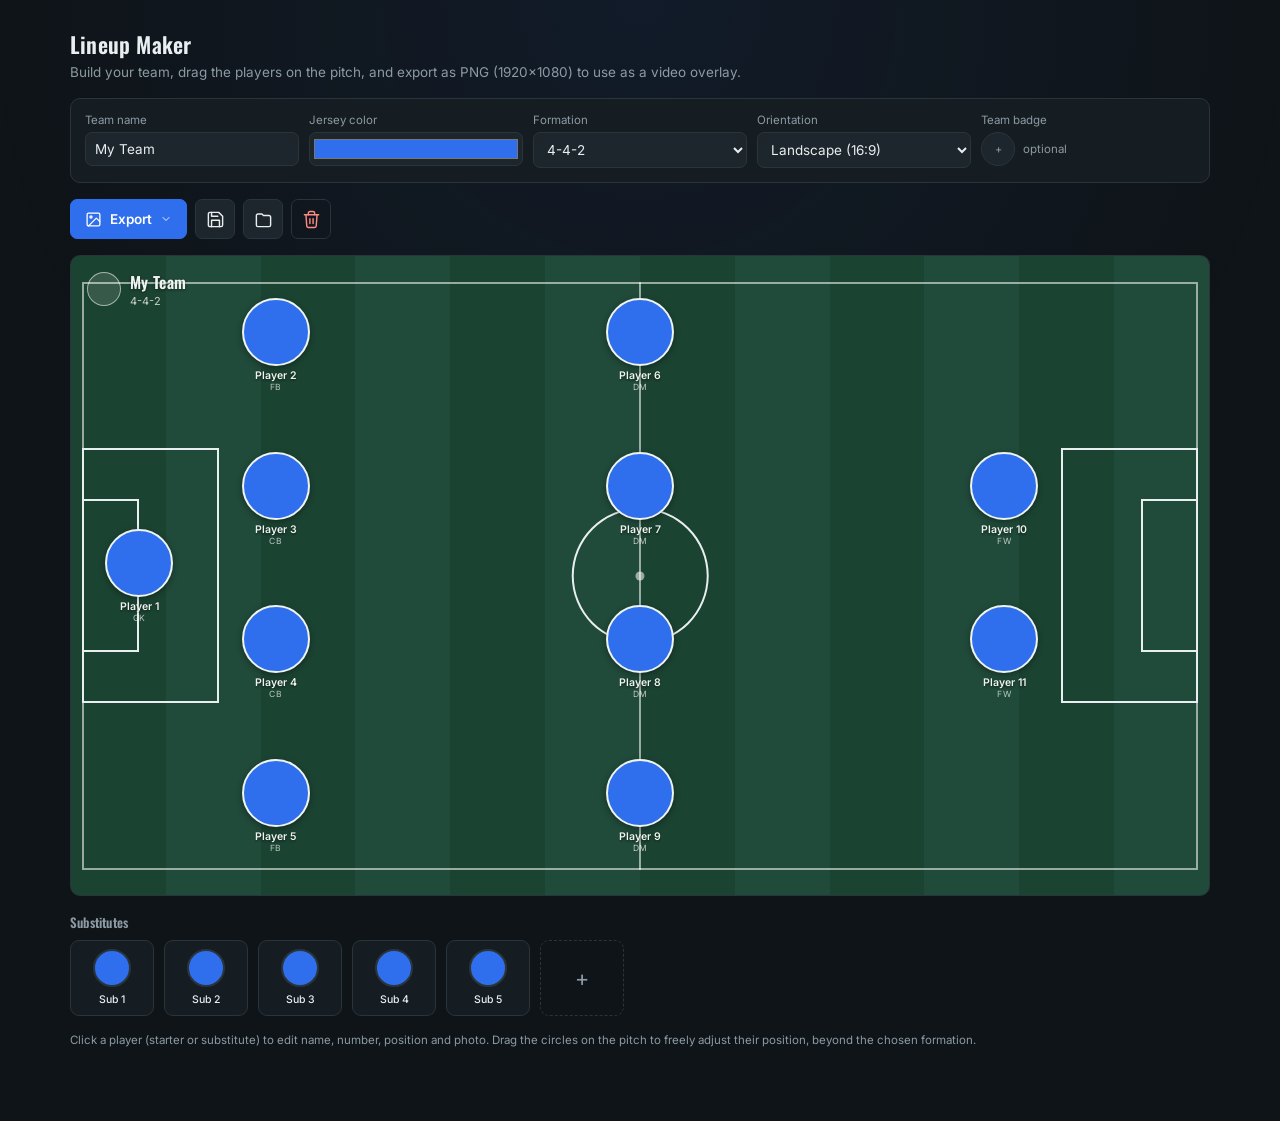
==== commit 6a94d711: "Consolidate the 3 export buttons into one dropdown Export PNG, Export icons and Export without pitch" ====
--- a/escalação.html
+++ b/escalação.html
@@ -87,15 +87,27 @@
   </div>
 
   <div class="actions-row">
-    <button class="icon-btn primary" id="exportBtn" data-tip="Export PNG (16:9)" aria-label="Export PNG (16:9)">
-      <svg viewBox="0 0 24 24"><rect x="3" y="3" width="18" height="18" rx="2"/><circle cx="8.5" cy="8.5" r="1.5"/><path d="M21 15l-5-5L5 21"/></svg>
-    </button>
-    <button class="icon-btn" id="exportIconsBtn" data-tip="Export icons (transparent background)" aria-label="Export icons (transparent background)">
-      <svg viewBox="0 0 24 24"><rect x="4" y="4" width="16" height="16" rx="3" stroke-dasharray="3 2.6"/><circle cx="12" cy="12" r="4.4" fill="currentColor" stroke="none"/></svg>
-    </button>
-    <button class="icon-btn" id="exportNoPitchBtn" data-tip="Export without pitch background" aria-label="Export without pitch background">
-      <svg viewBox="0 0 24 24"><rect x="3" y="3" width="18" height="18" rx="2"/><path d="M12 3v18"/><circle cx="12" cy="12" r="3.2"/><path d="M4 4l16 16" stroke-width="2"/></svg>
-    </button>
+    <div class="export-wrap" id="exportWrap">
+      <button class="export-btn" id="exportMainBtn" aria-haspopup="true" aria-expanded="false">
+        <svg viewBox="0 0 24 24"><rect x="3" y="3" width="18" height="18" rx="2"/><circle cx="8.5" cy="8.5" r="1.5"/><path d="M21 15l-5-5L5 21"/></svg>
+        Export
+        <svg class="chev" viewBox="0 0 24 24" stroke-width="2.5"><path d="M6 9l6 6 6-6"/></svg>
+      </button>
+      <div class="export-menu" id="exportMenu" role="menu">
+        <button class="export-item" id="exportBtn" role="menuitem">
+          <svg viewBox="0 0 24 24"><rect x="3" y="3" width="18" height="18" rx="2"/><circle cx="8.5" cy="8.5" r="1.5"/><path d="M21 15l-5-5L5 21"/></svg>
+          <span class="label"><b id="exportBtnLabel">Export PNG (16:9)</b><span>Full lineup, pitch and name list</span></span>
+        </button>
+        <button class="export-item" id="exportIconsBtn" role="menuitem">
+          <svg viewBox="0 0 24 24"><rect x="4" y="4" width="16" height="16" rx="3" stroke-dasharray="3 2.6"/><circle cx="12" cy="12" r="4.4" fill="currentColor" stroke="none"/></svg>
+          <span class="label"><b>Export icons</b><span>Transparent background</span></span>
+        </button>
+        <button class="export-item" id="exportNoPitchBtn" role="menuitem">
+          <svg viewBox="0 0 24 24"><rect x="3" y="3" width="18" height="18" rx="2"/><path d="M12 3v18"/><circle cx="12" cy="12" r="3.2"/><path d="M4 4l16 16" stroke-width="2"/></svg>
+          <span class="label"><b>Export without pitch</b><span>Transparent pitch, keeps name list</span></span>
+        </button>
+      </div>
+    </div>
     <button class="icon-btn" id="saveBtn" data-tip="Save lineup" aria-label="Save lineup">
       <svg viewBox="0 0 24 24"><path d="M19 21H5a2 2 0 0 1-2-2V5a2 2 0 0 1 2-2h11l5 5v11a2 2 0 0 1-2 2Z"/><path d="M17 21v-8H7v8"/><path d="M7 3v5h8"/></svg>
     </button>
@@ -459,9 +471,7 @@
 
   const portraitMode = state.orientation === 'portrait';
   pitchWrap.classList.toggle('portrait', portraitMode);
-  const exportBtnLabel = portraitMode ? 'Export PNG (9:16)' : 'Export PNG (16:9)';
-  document.getElementById('exportBtn').setAttribute('data-tip', exportBtnLabel);
-  document.getElementById('exportBtn').setAttribute('aria-label', exportBtnLabel);
+  document.getElementById('exportBtnLabel').textContent = portraitMode ? 'Export PNG (9:16)' : 'Export PNG (16:9)';
 
   pitchWrap.querySelectorAll('.token').forEach(n=>n.remove());
   state.starters.forEach((p,i)=>{
@@ -693,6 +703,19 @@
   });
 }
 
+// Desenha texto letra por letra com espaçamento manual (canvas não tem
+// letter-spacing nativo), centralizado entre x0 e x1. ctx.font/fillStyle
+// já devem estar setados antes de chamar; mexe em ctx.textAlign (sempre
+// deixa 'left' no final, que é o que o resto do código espera).
+function drawSpacedLabelCentered(ctx, text, x0, x1, baselineY, spacing){
+  ctx.textAlign = 'left';
+  let total = 0;
+  for(const ch of text) total += ctx.measureText(ch).width + spacing;
+  total -= spacing; // sem espaçamento sobrando depois da última letra
+  let lx = (x0+x1)/2 - total/2;
+  for(const ch of text){ ctx.fillText(ch, lx, baselineY); lx += ctx.measureText(ch).width + spacing; }
+}
+
 // Desenha a escalação inteira no canvas. Com onlyIcons=true, pula o
 // gramado, as marcações do campo, o cabeçalho e o banco — só os círculos
 // dos titulares na posição da formação, com fundo transparente, pra colar
@@ -779,9 +802,11 @@
   const badgeImg = onlyIcons ? null : await loadImg(state.badge);
 
   // marca d'água do escudo: grande, bem apagada, atrás das marcações e dos
-  // jogadores (desenhada antes deles). Não entra no modo só-ícones, porque
-  // esse export precisa ficar limpo pra colar sobre qualquer coisa no vídeo.
-  if(!onlyIcons && badgeImg){
+  // jogadores (desenhada antes deles). Não entra no modo só-ícones (precisa
+  // ficar limpo pra colar sobre qualquer coisa no vídeo) nem no modo sem
+  // campo (em paisagem o escudo já aparece com mais destaque no rodapé da
+  // lista; em retrato simplesmente não tem escudo nesse export, e tudo bem).
+  if(!onlyIcons && !noPitch && badgeImg){
     const wmCenterX = (X0+X1)/2, wmCenterY = (Y0+Y1)/2;
     const wmBox = Math.min(X1-X0, Y1-Y0) * 0.5; // ~50% da menor dimensão da área do campo
     const scale = Math.min(wmBox/badgeImg.width, wmBox/badgeImg.height);
@@ -820,21 +845,16 @@
   }
 
   if(!onlyIcons){
-    if(badgeImg){
-      ctx.save();
-      ctx.beginPath(); ctx.arc(46*S,42*S,20*S,0,Math.PI*2); ctx.closePath(); ctx.clip();
-      ctx.drawImage(badgeImg,26*S,22*S,40*S,40*S);
-      ctx.restore();
-      ctx.strokeStyle='rgba(255,255,255,.6)'; ctx.lineWidth=2*S;
-      ctx.beginPath(); ctx.arc(46*S,42*S,20*S,0,Math.PI*2); ctx.stroke();
-    }
+    // sem o escudo pequeno do lado do nome do time (removido a pedido: o
+    // escudo já aparece com destaque no rodapé da lista); nome sempre
+    // começa na mesma posição, sem recuo pra abrir espaço pro escudo
     ctx.fillStyle='#eef4ef';
     ctx.font=`600 ${22*S}px 'Oswald', sans-serif`;
     ctx.textAlign='left'; ctx.textBaseline='alphabetic';
-    ctx.fillText(state.teamName||'My Team', badgeImg?78*S:28*S, 38*S);
+    ctx.fillText(state.teamName||'My Team', 28*S, 38*S);
     ctx.font=`${12*S}px 'Inter', sans-serif`;
     ctx.fillStyle='rgba(255,255,255,.75)';
-    ctx.fillText(state.formation, badgeImg?78*S:28*S, 55*S);
+    ctx.fillText(state.formation, 28*S, 55*S);
   }
 
   // lista de nomes (titulares depois banco): sem faixa de cor, hierarquia
@@ -881,13 +901,12 @@
       let cy = listTop;
 
       if(state.starters.length){
-        // "STARTERS": só tipografia, letter-spacing manual (canvas não
-        // tem a propriedade nativa), com linha divisória sutil embaixo
+        // "STARTERS": só tipografia, centralizado na largura da coluna,
+        // com linha divisória sutil embaixo
         ctx.fillStyle = '#fff';
         ctx.font = `700 ${15*S}px 'Inter', sans-serif`;
-        ctx.textAlign = 'left'; ctx.textBaseline = 'alphabetic';
-        let lx = listX0;
-        'STARTERS'.split('').forEach(ch=>{ ctx.fillText(ch, lx, cy+labelH*0.7); lx += ctx.measureText(ch).width + 1.5*S; });
+        ctx.textBaseline = 'alphabetic';
+        drawSpacedLabelCentered(ctx, 'STARTERS', listX0, listX1, cy+labelH*0.7, 1.5*S);
         cy += labelH;
         ctx.strokeStyle = 'rgba(255,255,255,.15)'; ctx.lineWidth = 1;
         ctx.beginPath(); ctx.moveTo(listX0, cy); ctx.lineTo(listX1, cy); ctx.stroke();
@@ -910,9 +929,8 @@
         if(state.starters.length) cy += sectionGap;
         ctx.fillStyle = 'rgba(255,255,255,.4)';
         ctx.font = `600 ${10.5*S}px 'Inter', sans-serif`;
-        ctx.textAlign = 'left'; ctx.textBaseline = 'alphabetic';
-        let lx = listX0;
-        'BENCH'.split('').forEach(ch=>{ ctx.fillText(ch, lx, cy); lx += ctx.measureText(ch).width + 1*S; });
+        ctx.textBaseline = 'alphabetic';
+        drawSpacedLabelCentered(ctx, 'BENCH', listX0, listX1, cy, 1*S);
         cy += benchLabelGap;
 
         state.bench.forEach((p,i)=>{
@@ -925,16 +943,18 @@
       }
     }
 
-    // escudo grande e apagado, ancorado embaixo da lista, só quando existe
-    // um escudo de verdade e sobrou espaço reservado pra ele (ver acima:
-    // com banco muito grande, esse espaço é liberado pra lista primeiro)
+    // escudo em destaque, ancorado embaixo da lista, só quando existe um
+    // escudo de verdade e sobrou espaço reservado pra ele (ver acima: com
+    // banco muito grande, esse espaço é liberado pra lista primeiro).
+    // Antes era uma marca d'água quase invisível (alpha .14); agora é bem
+    // mais visível, pra funcionar como identificação real, não só textura.
     if(badgeImg && listBottomReserved > 0){
-      const shieldSize = 90*S;
+      const shieldSize = 110*S;
       const scale = Math.min(shieldSize/badgeImg.width, shieldSize/badgeImg.height);
       const dw = badgeImg.width*scale, dh = badgeImg.height*scale;
       const cx = listW/2, cyBottom = Y1 - dh*0.4;
       ctx.save();
-      ctx.globalAlpha = 0.14;
+      ctx.globalAlpha = 0.4;
       ctx.drawImage(badgeImg, cx-dw/2, cyBottom-dh/2, dw, dh);
       ctx.restore();
     }
@@ -1032,9 +1052,33 @@
   await renderLineupToCanvas(cv, false, true);
   downloadCanvas(cv, `lineup-no-pitch-${(state.teamName||'team').toLowerCase().replace(/\s+/g,'-')}.png`);
 }
-document.getElementById('exportBtn').addEventListener('click', exportPNG);
-document.getElementById('exportIconsBtn').addEventListener('click', exportIconsPNG);
-document.getElementById('exportNoPitchBtn').addEventListener('click', exportNoPitchPNG);
+// Dropdown único de export: substitui os 3 botões separados que existiam
+// antes (Export PNG / ícones / sem campo), que eram parecidos demais um
+// do outro na barra e fáceis de confundir num clique rápido.
+const exportWrap = document.getElementById('exportWrap');
+const exportMainBtn = document.getElementById('exportMainBtn');
+const exportMenu = document.getElementById('exportMenu');
+function closeExportMenu(){
+  exportMenu.classList.remove('open');
+  exportMainBtn.classList.remove('open');
+  exportMainBtn.setAttribute('aria-expanded', 'false');
+}
+exportMainBtn.addEventListener('click', e=>{
+  e.stopPropagation();
+  const willOpen = !exportMenu.classList.contains('open');
+  exportMenu.classList.toggle('open', willOpen);
+  exportMainBtn.classList.toggle('open', willOpen);
+  exportMainBtn.setAttribute('aria-expanded', String(willOpen));
+});
+document.addEventListener('click', e=>{
+  if(!exportWrap.contains(e.target)) closeExportMenu();
+});
+document.addEventListener('keydown', e=>{
+  if(e.key === 'Escape') closeExportMenu();
+});
+document.getElementById('exportBtn').addEventListener('click', ()=>{ closeExportMenu(); exportPNG(); });
+document.getElementById('exportIconsBtn').addEventListener('click', ()=>{ closeExportMenu(); exportIconsPNG(); });
+document.getElementById('exportNoPitchBtn').addEventListener('click', ()=>{ closeExportMenu(); exportNoPitchPNG(); });
 
 // ---------- Save / Load lineups (arquivo .json local, sem servidor) ----------
 // "Salvar" baixa um arquivo .json com o estado inteiro; "Carregar" lê esse
--- a/styles/base.css
+++ b/styles/base.css
@@ -195,6 +195,70 @@
 }
 .icon-btn:hover::after,.icon-btn:focus-visible::after{opacity:1; transform:translateX(-50%) translateY(0);}
 .icon-btn:hover::before,.icon-btn:focus-visible::before{opacity:1;}
+
+/* botão único de export com dropdown: substitui os 3 botões de ícone que
+   existiam antes (Export PNG / ícones / sem campo) — eram parecidos
+   demais um do outro na barra e fáceis de confundir num clique rápido */
+.export-wrap{position:relative;}
+.export-btn{
+  appearance:none;
+  border:1px solid var(--accent);
+  background:var(--accent);
+  color:#fff;
+  height:40px;
+  border-radius:7px;
+  cursor:pointer;
+  display:flex;
+  align-items:center;
+  gap:8px;
+  padding:0 14px;
+  font-size:13.5px;
+  font-weight:600;
+  font-family:inherit;
+  transition:filter .15s ease, transform .1s ease;
+}
+.export-btn:hover{filter:brightness(1.1);}
+.export-btn:active{transform:translateY(1px);}
+.export-btn svg{width:17px;height:17px;stroke:currentColor;fill:none;stroke-width:1.8;stroke-linecap:round;stroke-linejoin:round;}
+.export-btn .chev{width:12px;height:12px;transition:transform .15s ease;}
+.export-btn.open .chev{transform:rotate(180deg);}
+.export-menu{
+  position:absolute;
+  top:calc(100% + 6px);
+  left:0;
+  min-width:260px;
+  background:var(--panel-2);
+  border:1px solid var(--line);
+  border-radius:9px;
+  padding:6px;
+  box-shadow:0 8px 24px rgba(0,0,0,.4);
+  opacity:0;
+  pointer-events:none;
+  transform:translateY(-4px);
+  transition:opacity .12s ease, transform .12s ease;
+  z-index:20;
+}
+.export-menu.open{opacity:1; pointer-events:auto; transform:translateY(0);}
+.export-item{
+  display:flex;
+  align-items:center;
+  gap:10px;
+  width:100%;
+  padding:9px 10px;
+  border-radius:6px;
+  border:none;
+  background:none;
+  color:var(--text);
+  font-family:inherit;
+  font-size:13px;
+  text-align:left;
+  cursor:pointer;
+}
+.export-item:hover,.export-item:focus-visible{background:rgba(255,255,255,.06);}
+.export-item svg{width:18px;height:18px;stroke:currentColor;fill:none;stroke-width:1.8;stroke-linecap:round;stroke-linejoin:round;flex-shrink:0;}
+.export-item .label{display:flex;flex-direction:column;gap:1px;}
+.export-item .label b{font-weight:600;font-size:13px;}
+.export-item .label span{font-size:11px;color:var(--muted);}
 .badge-upload{
   width:34px;height:34px;border-radius:50%;
   background:var(--panel-2);
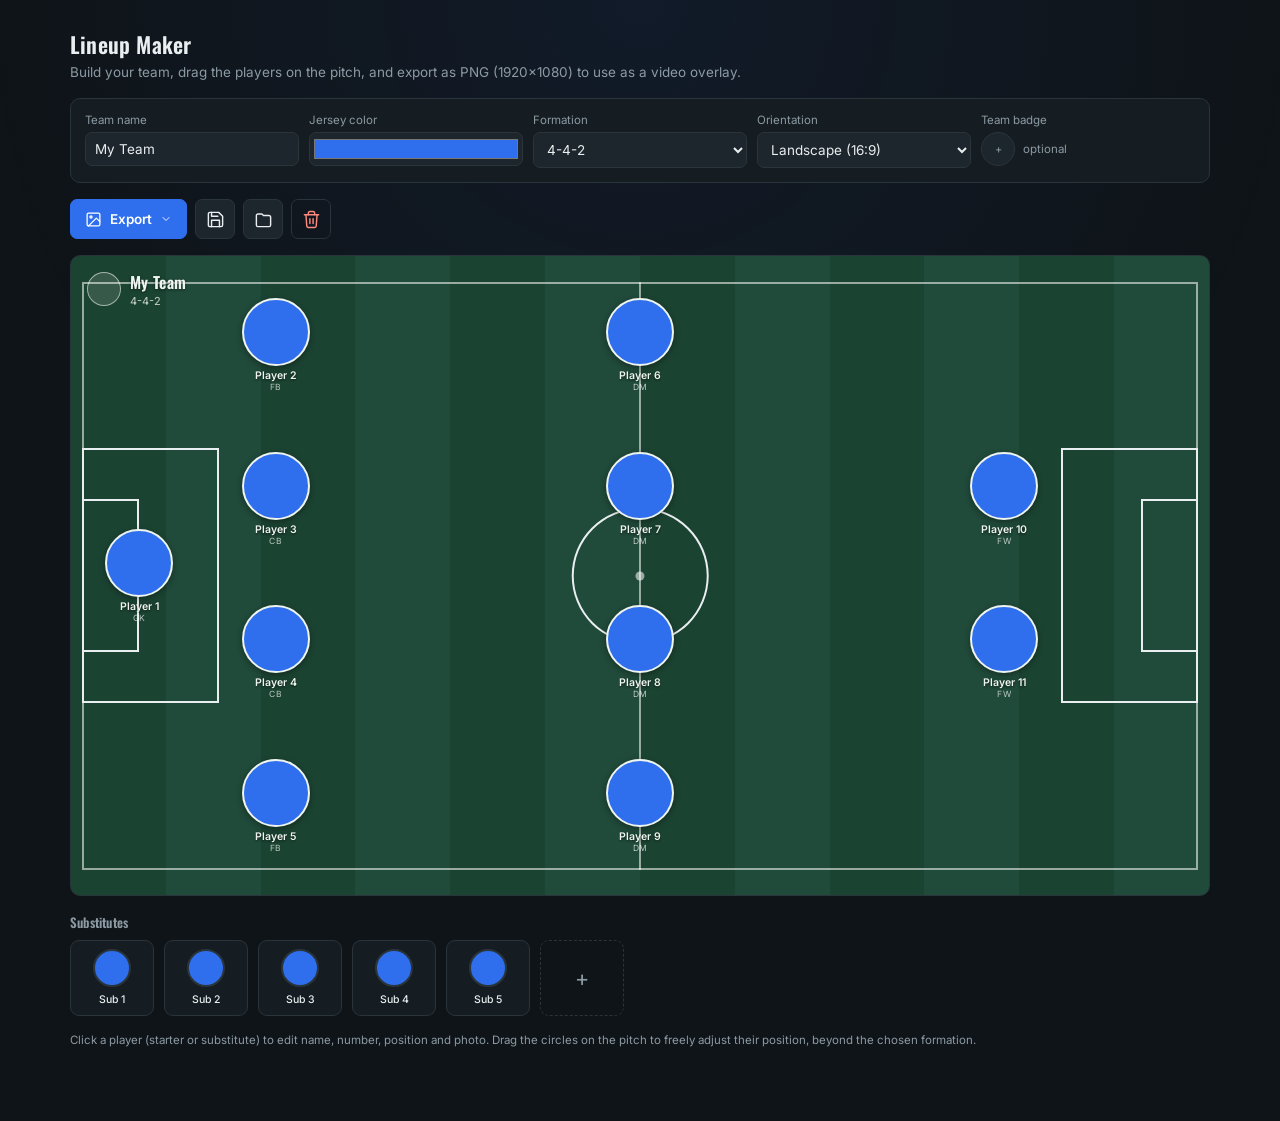
==== commit 32943c83: "Split the inline JS into 10 cohesive files under scripts/ Pure organizational refactor for maintaina" ====
--- a/escalação.html
+++ b/escalação.html
@@ -185,946 +185,15 @@
 
 <canvas id="exportCanvas" width="1280" height="720" style="display:none;"></canvas>
 
-<script>
-// Todas as formações são derivadas dos próprios números (ex: "4-2-3-1" = 4 linhas
-// de 4, 2, 3 e 1 jogador), evitando coordenadas fixas erradas ou digitadas à mão.
-const FORMATION_KEYS = [
-  "2-3-4-1","4-2-3-1","4-3-3","4-4-2","4-1-4-1","4-3-1-2","4-4-1-1","4-5-1",
-  "4-2-2-2","4-3-2-1","4-1-3-2","4-1-2-3","4-2-4","4-2-1-3",
-  "3-5-2","3-4-3","3-4-2-1","3-4-1-2","3-1-4-2","3-5-1-1","3-3-1-3","3-3-3-1","3-2-4-1",
-  "5-3-2","5-2-3","5-4-1"
-];
-
-function roleForLine(lineIndex, numLines, countInLine, posInLine){
-  if(lineIndex===0){
-    // linha de defesa: pontas viram laterais quando a linha tem 4+ jogadores
-    if(countInLine>=4 && (posInLine===0 || posInLine===countInLine-1)) return 'FB';
-    return 'CB';
-  }
-  if(lineIndex===numLines-1) return 'FW';           // linha mais adiantada
-  if(lineIndex===1) return 'DM';                     // logo depois da defesa
-  return 'MF';
-}
-
-function generateFormation(key){
-  const lines = key.split('-').map(Number);
-  const n = lines.length;
-  const positions = [{x:6,y:50,r:'GK'}];
-  const MAX_SPAN = 76;   // span usado antes para linhas cheias (mantém o comportamento nelas)
-  const STEP = 24;       // distância ideal entre jogadores vizinhos de uma linha
-  lines.forEach((count,i)=>{
-    const x = n>1 ? 18 + i*(64/(n-1)) : 50;
-    // linhas com poucos jogadores usam um span menor (proporcional ao STEP),
-    // centralizado em 50%, em vez de sempre ocupar o span máximo do campo
-    const span = count>1 ? Math.min(MAX_SPAN, STEP*(count-1)) : 0;
-    for(let p=0;p<count;p++){
-      const y = count>1 ? 50 - span/2 + p*(span/(count-1)) : 50;
-      positions.push({x, y, r: roleForLine(i,n,count,p)});
-    }
-  });
-  return positions;
-}
-
-function blankPlayer(role){ return {number:"", name:"", pos:role||"", photo:null}; }
-function makeStarters(key){
-  return generateFormation(key).map(p=>({x:p.x,y:p.y,number:"",name:"",pos:p.r,photo:null}));
-}
-
-let state = {
-  teamName:"My Team",
-  teamColor:"#2f6fed",
-  badge:null,
-  formation:"4-4-2",
-  orientation:"landscape", // "landscape" | "portrait"
-  starters: makeStarters("4-4-2"),
-  bench: Array.from({length:5},()=>blankPlayer(""))
-};
-
-let editing = null; // {kind:'starter'|'bench', index}
-
-const pitchWrap = document.getElementById('pitchWrap');
-const benchStrip = document.getElementById('benchStrip');
-
-function resizeImageFile(file, size, cb, format){
-  format = format || 'image/jpeg'; // escudo precisa de 'image/png' (fundo transparente); jpeg não tem alfa
-  const reader = new FileReader();
-  reader.onload = e=>{
-    const img = new Image();
-    img.onload = ()=>{
-      const c = document.createElement('canvas');
-      c.width=size; c.height=size;
-      const ctx = c.getContext('2d');
-      const s = Math.min(img.width,img.height);
-      const sx=(img.width-s)/2, sy=(img.height-s)/2;
-      ctx.drawImage(img,sx,sy,s,s,0,0,size,size);
-      cb(c.toDataURL(format,0.85));
-    };
-    img.src = e.target.result;
-  };
-  reader.readAsDataURL(file);
-}
-
-// Busca de foto por nome digitado: usa APIs públicas gratuitas direto do
-// navegador (sem chave, sem servidor próprio). TheSportsDB primeiro, porque
-// devolve foto já recortada com fundo transparente e time associado; se não
-// achar nada (ou a API estiver fora do ar), cai para o resumo da Wikipédia.
-// Nenhuma das duas é garantida por contrato, então isso é best-effort: se
-// falhar, o app segue funcionando com upload manual normalmente.
-async function searchPlayerPhoto(name){
-  name = name.trim();
-  if(name.length < 3) return [];
-
-  // As duas fontes são combinadas (não é mais "TheSportsDB OU Wikipédia"),
-  // pra homônimos aparecerem mesmo quando cada fonte só tem uma das pessoas
-  // cadastrada com foto.
-  const candidates = [];
-
-  try{
-    const res = await fetch('https://www.thesportsdb.com/api/v1/json/3/searchplayers.php?p=' + encodeURIComponent(name));
-    if(res.ok){
-      const data = await res.json();
-      const players = (data && data.player) || [];
-      // TheSportsDB cobre vários esportes; sem isso, um "Julio" jogador de
-      // basquete apareceria aqui do mesmo jeito. Exige o campo confirmando
-      // futebol (não basta estar ausente/diferente).
-      const soccerOnly = players.filter(pl => (pl.strSport||'').toLowerCase()==='soccer');
-      const withPhoto = soccerOnly.filter(pl => pl.strCutout || pl.strThumb || pl.strRender);
-      candidates.push(...withPhoto.slice(0,5).map(pl => ({
-        label: pl.strPlayer,
-        sub: pl.strTeam || pl.strNationality || '',
-        photo: pl.strCutout || pl.strThumb || pl.strRender
-      })));
-    }
-  }catch(err){ /* API instável ou sem internet: segue pra próxima fonte */ }
-
-  // Busca de verdade na Wikipédia (não é mais "adivinha o título exato"):
-  // um nome sozinho (ex: "Julio") quase sempre cai numa página de
-  // desambiguação sem foto nenhuma, então a versão antiga não achava nada
-  // pra nomes assim. Esse endpoint devolve várias páginas que combinam com
-  // o texto digitado, cada uma já com sua miniatura — é por aqui que
-  // homônimos aparecem mesmo quando o TheSportsDB só tem um deles com foto.
-  try{
-    // busca bruta bem mais ampla que o número final de sugestões (5): nomes
-    // genéricos (ex: "João") têm rei, santo, cidade, etc. nos primeiros
-    // resultados por relevância, empurrando jogadores de futebol pra fora
-    // de um corte pequeno antes mesmo do filtro de futebol atuar
-    const res = await fetch('https://en.wikipedia.org/w/rest.php/v1/search/page?q=' + encodeURIComponent(name) + '&limit=50');
-    if(res.ok){
-      const data = await res.json();
-      const pages = (data && data.pages) || [];
-      // Busca de texto livre traz qualquer página que combine (cantor, ator,
-      // etc. — foi o que aconteceu com "Julio Iglesias" num teste). Sem sinal
-      // nenhum de que é jogador na descrição, prefere não sugerir a arriscar
-      // sugerir a pessoa errada.
-      const soccerOnly = pages.filter(pg => /footballer|football player|soccer player/i.test(pg.description||''));
-      candidates.push(...soccerOnly.filter(pg => pg.thumbnail && pg.thumbnail.url).map(pg=>{
-        const url = pg.thumbnail.url;
-        return {
-          label: pg.title,
-          sub: pg.description || 'Wikipedia',
-          photo: url.startsWith('//') ? 'https:'+url : url
-        };
-      }));
-    }
-  }catch(err){ /* sem internet ou API fora do ar: segue só com o que já tem */ }
-
-  // remove duplicata óbvia (mesmo nome já achado no TheSportsDB)
-  const seen = new Set();
-  return candidates.filter(c=>{
-    const key = c.label.toLowerCase();
-    if(seen.has(key)) return false;
-    seen.add(key);
-    return true;
-  }).slice(0,5);
-}
-
-// Baixa a foto sugerida e converte para data: URL passando por canvas, igual
-// ao upload manual (resizeImageFile) — necessário porque a exportação em PNG
-// desenha as fotos num canvas, e uma <img> cross-origin sem isso contamina o
-// canvas e quebra o toBlob() da exportação.
-function urlToDataUrl(url, size, cb, format){
-  format = format || 'image/jpeg'; // escudo precisa de 'image/png' (fundo transparente); jpeg não tem alfa
-  const img = new Image();
-  img.crossOrigin = 'anonymous';
-  img.onload = ()=>{
-    const c = document.createElement('canvas');
-    c.width = size; c.height = size;
-    const ctx = c.getContext('2d');
-    const s = Math.min(img.width, img.height);
-    const sx = (img.width-s)/2, sy = (img.height-s)/2;
-    ctx.drawImage(img, sx, sy, s, s, 0, 0, size, size);
-    try{
-      cb(c.toDataURL(format, 0.85));
-    }catch(err){
-      // canvas contaminado: a imagem não liberou CORS, não dá pra usar
-      cb(null);
-    }
-  };
-  img.onerror = ()=> cb(null);
-  img.src = url;
-}
-
-// Busca de escudo por nome de time digitado: mesmo princípio da busca de
-// foto de jogador — TheSportsDB primeiro (devolve escudo, liga e país, úteis
-// pra diferenciar times com nome parecido em países diferentes), Wikipédia
-// como fallback. Nada aplica sozinho, é sempre sugestão clicável.
-async function searchTeamBadge(name){
-  name = name.trim();
-  if(name.length < 3) return [];
-
-  try{
-    const res = await fetch('https://www.thesportsdb.com/api/v1/json/3/searchteams.php?t=' + encodeURIComponent(name));
-    if(res.ok){
-      const data = await res.json();
-      const teams = (data && data.teams) || [];
-      const withBadge = teams.filter(t => t.strTeamBadge || t.strBadge);
-      if(withBadge.length){
-        return withBadge.slice(0,3).map(t => ({
-          label: t.strTeam,
-          sub: [t.strLeague, t.strCountry].filter(Boolean).join(' · '),
-          photo: t.strTeamBadge || t.strBadge
-        }));
-      }
-    }
-  }catch(err){ /* API instável ou sem internet: segue pro fallback */ }
-
-  try{
-    const title = name.replace(/\s+/g,'_');
-    const res = await fetch('https://en.wikipedia.org/api/rest_v1/page/summary/' + encodeURIComponent(title));
-    if(res.ok){
-      const data = await res.json();
-      if(data && data.thumbnail && data.thumbnail.source){
-        return [{ label: data.title, sub: 'Wikipedia', photo: data.thumbnail.source }];
-      }
-    }
-  }catch(err){ /* sem artigo ou sem internet: sem sugestão */ }
-
-  return [];
-}
-
-function renderTeamSuggestions(candidates){
-  const box = document.getElementById('teamSuggestions');
-  if(!candidates.length){ box.hidden = true; box.innerHTML=''; return; }
-  box.innerHTML = candidates.map((c,i)=>`
-    <div class="suggestion" data-i="${i}">
-      <img src="${c.photo}">
-      <div class="suggestion-text">
-        <span class="suggestion-name">${c.label}</span>
-        <span class="suggestion-sub">${c.sub}</span>
-      </div>
-    </div>
-  `).join('');
-  box.hidden = false;
-  box.querySelectorAll('.suggestion').forEach(el=>{
-    el.addEventListener('click', ()=>{
-      const c = candidates[+el.dataset.i];
-      urlToDataUrl(c.photo, 160, dataUrl=>{
-        if(dataUrl){
-          state.teamName = c.label;
-          state.badge = dataUrl;
-          document.getElementById('teamName').value = c.label;
-          document.getElementById('badgeUpload').innerHTML = `<img src="${dataUrl}">`;
-          render();
-        }
-        box.hidden = true; box.innerHTML='';
-      }, 'image/png');
-    });
-  });
-}
-
-function renderNameSuggestions(candidates){
-  const box = document.getElementById('nameSuggestions');
-  if(!candidates.length){ box.hidden = true; box.innerHTML=''; return; }
-  box.innerHTML = candidates.map((c,i)=>`
-    <div class="suggestion" data-i="${i}">
-      <img src="${c.photo}">
-      <div class="suggestion-text">
-        <span class="suggestion-name">${c.label}</span>
-        <span class="suggestion-sub">${c.sub}</span>
-      </div>
-    </div>
-  `).join('');
-  box.hidden = false;
-  box.querySelectorAll('.suggestion').forEach(el=>{
-    el.addEventListener('click', ()=>{
-      const c = candidates[+el.dataset.i];
-      document.getElementById('modalName').value = c.label;
-      urlToDataUrl(c.photo, 320, dataUrl=>{
-        if(dataUrl) document.getElementById('modalPhotoPrev').innerHTML = `<img src="${dataUrl}">`;
-        box.hidden = true; box.innerHTML='';
-      });
-    });
-  });
-}
-
-function render(){
-  document.getElementById('hnameShow').textContent = state.teamName || "My Team";
-  document.getElementById('hformShow').textContent = state.formation;
-  const hb = document.getElementById('hbadgeShow');
-  hb.innerHTML = state.badge ? `<img src="${state.badge}">` : "";
-
-  document.documentElement.style.setProperty('--kit-tint', state.teamColor || '#2f6fed');
-
-  const watermark = document.getElementById('pitchBadgeWatermark');
-  if(state.badge){ watermark.src = state.badge; watermark.hidden = false; }
-  else { watermark.hidden = true; watermark.removeAttribute('src'); }
-
-  const portraitMode = state.orientation === 'portrait';
-  pitchWrap.classList.toggle('portrait', portraitMode);
-  document.getElementById('exportBtnLabel').textContent = portraitMode ? 'Export PNG (9:16)' : 'Export PNG (16:9)';
-
-  pitchWrap.querySelectorAll('.token').forEach(n=>n.remove());
-  state.starters.forEach((p,i)=>{
-    const t = document.createElement('div');
-    t.className='token';
-    t.dataset.index = i;
-    // eixo do gol (p.x) e eixo da largura do campo (p.y) trocam de lugar
-    // entre left/top quando o campo está em pé (girado 90°)
-    t.style.left = (portraitMode ? p.y : p.x)+'%';
-    t.style.top = (portraitMode ? p.x : p.y)+'%';
-    t.innerHTML = `
-      <div class="circle" style="--kit:${state.teamColor}">
-        ${p.photo? `<img src="${p.photo}">` : `<span class="token-num">${p.number||''}</span>`}
-      </div>
-      <div class="tname">${p.name||'Player '+(i+1)}</div>
-      <div class="tpos">${p.pos}</div>
-    `;
-    attachDrag(t,i);
-    t.addEventListener('click', (ev)=>{ if(t.dataset.dragged==='1'){t.dataset.dragged='0';return;} openModal('starter',i); });
-    pitchWrap.appendChild(t);
-  });
-
-  benchStrip.innerHTML='';
-  state.bench.forEach((p,i)=>{
-    const c = document.createElement('div');
-    c.className='bench-card';
-    c.dataset.index = i;
-    c.innerHTML = `
-      <div class="circle" style="--kit:${state.teamColor}">
-        ${p.photo? `<img src="${p.photo}">` : `<span class="num">${p.number||''}</span>`}
-      </div>
-      <div class="bname">${p.name||'Sub '+(i+1)}</div>
-      <div class="bpos">${p.pos||''}</div>
-    `;
-    c.addEventListener('click', ()=>openModal('bench',i));
-    benchStrip.appendChild(c);
-  });
-  const addBtn = document.createElement('div');
-  addBtn.className='bench-add';
-  addBtn.textContent='+';
-  addBtn.title='Add substitute';
-  addBtn.addEventListener('click', ()=>{
-    if(state.bench.length>=9) return;
-    state.bench.push(blankPlayer(""));
-    render();
-  });
-  benchStrip.appendChild(addBtn);
-}
-
-function attachDrag(el, index){
-  let dragging=false, moved=false;
-  el.addEventListener('pointerdown', e=>{
-    dragging=true; moved=false;
-    el.setPointerCapture(e.pointerId);
-  });
-  el.addEventListener('pointermove', e=>{
-    if(!dragging) return;
-    moved=true;
-    const rect = pitchWrap.getBoundingClientRect();
-    const rawX = ((e.clientX-rect.left)/rect.width)*100;
-    const rawY = ((e.clientY-rect.top)/rect.height)*100;
-    const portraitMode = state.orientation === 'portrait';
-    // em pé, o eixo do gol (x) vem do ponteiro em Y e o da largura (y) vem do X
-    let x = portraitMode ? rawY : rawX;
-    let y = portraitMode ? rawX : rawY;
-    x = Math.max(2,Math.min(98,x));
-    y = Math.max(4,Math.min(96,y));
-    state.starters[index].x=x;
-    state.starters[index].y=y;
-    el.style.left=(portraitMode?y:x)+'%';
-    el.style.top=(portraitMode?x:y)+'%';
-  });
-  el.addEventListener('pointerup', e=>{
-    dragging=false;
-    if(moved) el.dataset.dragged='1';
-  });
-}
-
-function openModal(kind, index){
-  editing = {kind, index};
-  const p = kind==='starter'? state.starters[index] : state.bench[index];
-  document.getElementById('modalTitle').textContent = kind==='starter' ? 'Edit starter' : 'Edit substitute';
-  document.getElementById('modalNumber').value = p.number||'';
-  document.getElementById('modalPos').value = p.pos||'';
-  document.getElementById('modalName').value = p.name||'';
-  const prev = document.getElementById('modalPhotoPrev');
-  prev.innerHTML = p.photo? `<img src="${p.photo}">` : 'foto';
-  clearTimeout(nameSuggestTimer);
-  const suggestions = document.getElementById('nameSuggestions');
-  suggestions.hidden = true; suggestions.innerHTML='';
-  document.getElementById('modalOverlay').classList.add('open');
-  const nameInput = document.getElementById('modalName');
-  nameInput.focus();
-  nameInput.select();
-}
-function closeModal(){
-  clearTimeout(nameSuggestTimer);
-  const suggestions = document.getElementById('nameSuggestions');
-  suggestions.hidden = true; suggestions.innerHTML='';
-  document.getElementById('modalOverlay').classList.remove('open');
-  editing=null;
-}
-
-document.getElementById('modalCancel').addEventListener('click', closeModal);
-document.getElementById('modalOverlay').addEventListener('click', e=>{ if(e.target.id==='modalOverlay') closeModal(); });
-
-document.getElementById('modalSave').addEventListener('click', ()=>{
-  if(!editing) return;
-  const p = editing.kind==='starter'? state.starters[editing.index] : state.bench[editing.index];
-  const photoBefore = p.photo;
-  p.number = document.getElementById('modalNumber').value.trim();
-  p.pos = document.getElementById('modalPos').value.trim().toUpperCase();
-  p.name = document.getElementById('modalName').value.trim();
-  const img = document.getElementById('modalPhotoPrev').querySelector('img');
-  p.photo = img ? img.src : null;
-  const photoChanged = p.photo && p.photo !== photoBefore;
-  const { kind, index } = editing;
-  closeModal();
-  render();
-  // wipe radial só no ícone que de fato ganhou/trocou de foto agora — não é
-  // uma reação passiva a qualquer <img> nova, porque render() reconstrói
-  // todos os jogadores do zero a cada mudança (mesmo sem relação com foto)
-  if(photoChanged){
-    const selector = kind==='starter'
-      ? `.token[data-index="${index}"] .circle img`
-      : `.bench-card[data-index="${index}"] .circle img`;
-    const newImg = document.querySelector(selector);
-    if(newImg) newImg.classList.add('photo-wipe-in');
-  }
-});
-
-document.getElementById('modalRemovePhoto').addEventListener('click', ()=>{
-  document.getElementById('modalPhotoPrev').innerHTML='foto';
-});
-document.getElementById('modalPhotoBtn').addEventListener('click', ()=>document.getElementById('modalPhotoFile').click());
-document.getElementById('modalPhotoFile').addEventListener('change', e=>{
-  const f = e.target.files[0];
-  if(!f) return;
-  resizeImageFile(f, 320, dataUrl=>{
-    document.getElementById('modalPhotoPrev').innerHTML = `<img src="${dataUrl}">`;
-  });
-});
-
-let nameSuggestTimer = null;
-document.getElementById('modalName').addEventListener('input', e=>{
-  clearTimeout(nameSuggestTimer);
-  const value = e.target.value;
-  const box = document.getElementById('nameSuggestions');
-  if(value.trim().length < 3){ box.hidden = true; box.innerHTML=''; return; }
-  nameSuggestTimer = setTimeout(async ()=>{
-    const candidates = await searchPlayerPhoto(value);
-    renderNameSuggestions(candidates);
-  }, 500);
-});
-
-let teamSuggestTimer = null;
-document.getElementById('teamName').addEventListener('input', e=>{
-  state.teamName = e.target.value;
-  render();
-  clearTimeout(teamSuggestTimer);
-  const value = e.target.value;
-  const box = document.getElementById('teamSuggestions');
-  if(value.trim().length < 3){ box.hidden = true; box.innerHTML=''; return; }
-  teamSuggestTimer = setTimeout(async ()=>{
-    const candidates = await searchTeamBadge(value);
-    renderTeamSuggestions(candidates);
-  }, 500);
-});
-document.getElementById('teamName').addEventListener('blur', ()=>{
-  // pequeno atraso pra não fechar antes do clique numa sugestão registrar
-  setTimeout(()=>{
-    const box = document.getElementById('teamSuggestions');
-    box.hidden = true; box.innerHTML='';
-  }, 150);
-});
-document.getElementById('teamColor').addEventListener('input', e=>{ state.teamColor=e.target.value; render(); });
-document.getElementById('formationSelect').addEventListener('change', e=>{
-  const key = e.target.value;
-  const preset = generateFormation(key);
-  state.starters.forEach((p,i)=>{
-    p.x=preset[i].x; p.y=preset[i].y; p.pos=preset[i].r;
-  });
-  state.formation = key;
-  render();
-});
-document.getElementById('orientationSelect').addEventListener('change', e=>{
-  state.orientation = e.target.value;
-  render();
-});
-document.getElementById('badgeUpload').addEventListener('click', ()=>document.getElementById('badgeFile').click());
-document.getElementById('badgeFile').addEventListener('change', e=>{
-  const f = e.target.files[0];
-  if(!f) return;
-  resizeImageFile(f, 120, dataUrl=>{ state.badge=dataUrl; document.getElementById('badgeUpload').innerHTML=`<img src="${dataUrl}">`; render(); }, 'image/png');
-});
-
-document.getElementById('resetBtn').addEventListener('click', ()=>{
-  if(!confirm('Clear the entire current lineup?')) return;
-  state = {
-    teamName:"My Team", teamColor:"#2f6fed", badge:null,
-    formation:"4-4-2", orientation:"landscape", starters: makeStarters("4-4-2"),
-    bench: Array.from({length:5},()=>blankPlayer(""))
-  };
-  document.getElementById('teamName').value = state.teamName;
-  document.getElementById('teamColor').value = state.teamColor;
-  document.getElementById('formationSelect').value = state.formation;
-  document.getElementById('orientationSelect').value = state.orientation;
-  document.getElementById('badgeUpload').innerHTML='+';
-  render();
-});
-
-// ---------- Export PNG ----------
-function drawCircleImage(ctx,img,cx,cy,r){
-  ctx.save();
-  ctx.beginPath();
-  ctx.arc(cx,cy,r,0,Math.PI*2);
-  ctx.closePath();
-  ctx.clip();
-  ctx.drawImage(img,cx-r,cy-r,r*2,r*2);
-  ctx.restore();
-}
-function loadImg(src){
-  return new Promise(res=>{
-    if(!src){res(null);return;}
-    const img = new Image();
-    img.onload=()=>res(img);
-    img.onerror=()=>res(null);
-    img.src=src;
-  });
-}
-
-// Desenha texto letra por letra com espaçamento manual (canvas não tem
-// letter-spacing nativo), centralizado entre x0 e x1. ctx.font/fillStyle
-// já devem estar setados antes de chamar; mexe em ctx.textAlign (sempre
-// deixa 'left' no final, que é o que o resto do código espera).
-function drawSpacedLabelCentered(ctx, text, x0, x1, baselineY, spacing){
-  ctx.textAlign = 'left';
-  let total = 0;
-  for(const ch of text) total += ctx.measureText(ch).width + spacing;
-  total -= spacing; // sem espaçamento sobrando depois da última letra
-  let lx = (x0+x1)/2 - total/2;
-  for(const ch of text){ ctx.fillText(ch, lx, baselineY); lx += ctx.measureText(ch).width + spacing; }
-}
-
-// Desenha a escalação inteira no canvas. Com onlyIcons=true, pula o
-// gramado, as marcações do campo, o cabeçalho e o banco — só os círculos
-// dos titulares na posição da formação, com fundo transparente, pra colar
-// por cima de qualquer coisa no vídeo (não só do campo desenhado pelo app).
-async function renderLineupToCanvas(cv, onlyIcons, noPitch){
-  const ctx = cv.getContext('2d');
-  ctx.imageSmoothingEnabled = true;
-  ctx.imageSmoothingQuality = 'high'; // melhora a reamostragem de fotos e escudo ao desenhar em tamanho menor
-  const portrait = state.orientation === 'portrait';
-  const W = portrait ? 1080 : 1920;
-  const H = portrait ? 1920 : 1080;
-  cv.width = W; cv.height = H;
-  ctx.clearRect(0,0,W,H); // canvas começa transparente; sem desenhar nada por cima, continua transparente
-
-  // Lista de nomes à esquerda: só no export completo em paisagem (não no
-  // retrato, que já é estreito, nem no só-ícones, que precisa ficar limpo).
-  // Quando ativa, o campo perde a faixa esquerda pra lista e cada jogador
-  // deixa de mostrar o nome embaixo do ícone (o nome já está na lista).
-  const showNameList = !onlyIcons && !portrait;
-
-  // Fator de escala sobre a referência original (1280x720): tanto paisagem
-  // (1920x1080) quanto retrato (1080x1920) são 1.5x essa referência, então
-  // todo valor fixo em pixel (raio dos círculos, fontes, faixas de
-  // cabeçalho/banco) escala igual nas duas orientações.
-  const S = 1.5;
-  const headerH = 54*S;    // espaço reservado no topo pro nome/escudo/formação
-  // faixa de ícones do banco embaixo do campo: só existe quando NÃO tem a
-  // lista de nomes lateral (retrato, que é estreito e não cabe a lista) —
-  // com a lista, o banco já aparece nela, a faixa só duplicaria e tomaria
-  // espaço à toa. Nunca aparece no export só-ícones.
-  const needsBenchStrip = !onlyIcons && !showNameList;
-  const benchH = needsBenchStrip ? 64*S : 0;
-  const fieldBottom = H - benchH; // o campo termina aqui, sem invadir a faixa do banco quando ela existe
-
-  const listW = showNameList ? Math.round(W*0.22) : 0; // faixa da lista de nomes, só quando ativa
-
-  // painel da lista: fundo neutro fixo atrás de toda a coluna esquerda
-  // (inclusive atrás do cabeçalho, que continua no mesmo lugar de sempre)
-  if(showNameList){
-    ctx.fillStyle = '#10151a';
-    ctx.fillRect(0,0,listW,fieldBottom);
-  }
-
-  // pitch stripes (grama vai até o limite do campo, não embaixo do banco,
-  // nem embaixo da lista de nomes quando ela existe; em pé, as listras
-  // giram 90° junto com o resto do campo). No modo sem campo, não pinta
-  // nada ali — o canvas já começa transparente (clearRect lá em cima) e
-  // fica assim, só a área da grama mesmo, não o painel da lista/banco.
-  if(!onlyIcons && noPitch){
-    // de propósito sem desenhar nada: área do campo fica transparente
-  } else if(!onlyIcons){
-    const stripes=12;
-    if(portrait){
-      const stripeH = fieldBottom/stripes;
-      for(let i=0;i<stripes;i++){
-        ctx.fillStyle = i%2===0 ? '#1b4332' : '#204a3a';
-        ctx.fillRect(0,i*stripeH,W,stripeH);
-      }
-    } else {
-      const stripeW = (W-listW)/stripes;
-      for(let i=0;i<stripes;i++){
-        ctx.fillStyle = i%2===0 ? '#1b4332' : '#204a3a';
-        ctx.fillRect(listW+i*stripeW,0,stripeW,fieldBottom);
-      }
-    }
-  }
-
-  // Área onde os jogadores ficam (mesmas margens sempre, com ou sem campo
-  // desenhado, pra manter a posição de cada jogador idêntica entre as duas
-  // exportações). No retrato, giram 90° (gols em cima/embaixo em vez de
-  // esquerda/direita). Em paisagem com lista de nomes, o campo começa depois
-  // da coluna da lista.
-  const marginGoal = 15*S, marginSide = 10*S;
-  let X0,X1,Y0,Y1;
-  if(portrait){
-    Y0 = headerH + marginGoal; Y1 = fieldBottom - marginGoal;
-    X0 = marginSide; X1 = W - marginSide;
-  } else {
-    X0 = listW + marginGoal; X1 = W - marginGoal;
-    Y0 = headerH; Y1 = fieldBottom - marginSide;
-  }
-
-  // carregado uma única vez, reaproveitado na marca d'água e no cabeçalho
-  const badgeImg = onlyIcons ? null : await loadImg(state.badge);
-
-  // marca d'água do escudo: grande, bem apagada, atrás das marcações e dos
-  // jogadores (desenhada antes deles). Não entra no modo só-ícones (precisa
-  // ficar limpo pra colar sobre qualquer coisa no vídeo) nem no modo sem
-  // campo (em paisagem o escudo já aparece com mais destaque no rodapé da
-  // lista; em retrato simplesmente não tem escudo nesse export, e tudo bem).
-  if(!onlyIcons && !noPitch && badgeImg){
-    const wmCenterX = (X0+X1)/2, wmCenterY = (Y0+Y1)/2;
-    const wmBox = Math.min(X1-X0, Y1-Y0) * 0.5; // ~50% da menor dimensão da área do campo
-    const scale = Math.min(wmBox/badgeImg.width, wmBox/badgeImg.height);
-    const dw = badgeImg.width*scale, dh = badgeImg.height*scale;
-    ctx.save();
-    ctx.globalAlpha = 0.1;
-    ctx.drawImage(badgeImg, wmCenterX-dw/2, wmCenterY-dh/2, dw, dh);
-    ctx.restore();
-  }
-
-  if(!onlyIcons && !noPitch){
-    const goalA = portrait ? Y0 : X0, goalB = portrait ? Y1 : X1;
-    const widthA = portrait ? X0 : Y0, widthB = portrait ? X1 : Y1;
-    const widthMid = (widthA+widthB)/2;
-    const centerX = (X0+X1)/2, centerY = (Y0+Y1)/2;
-
-    ctx.strokeStyle='rgba(255,255,255,.5)';
-    ctx.lineWidth=2*S;
-    ctx.strokeRect(X0,Y0,X1-X0,Y1-Y0);
-
-    const goalMid = (goalA+goalB)/2;
-    ctx.beginPath();
-    if(portrait){ ctx.moveTo(widthA,goalMid); ctx.lineTo(widthB,goalMid); }
-    else{ ctx.moveTo(goalMid,widthA); ctx.lineTo(goalMid,widthB); }
-    ctx.stroke();
-
-    ctx.beginPath(); ctx.arc(centerX,centerY,68*S,0,Math.PI*2); ctx.stroke();
-    ctx.beginPath(); ctx.arc(centerX,centerY,3*S,0,Math.PI*2); ctx.fillStyle='rgba(255,255,255,.5)'; ctx.fill();
-
-    const boxDepth = (goalB-goalA)*0.10, boxSpan = (widthB-widthA)*0.46;
-    const boxW0 = widthMid-boxSpan/2, boxW1 = widthMid+boxSpan/2;
-    [[goalA, goalA+boxDepth], [goalB-boxDepth, goalB]].forEach(([g0,g1])=>{
-      if(portrait) ctx.strokeRect(boxW0,g0,boxW1-boxW0,g1-g0);
-      else ctx.strokeRect(g0,boxW0,g1-g0,boxW1-boxW0);
-    });
-  }
-
-  if(!onlyIcons){
-    // sem o escudo pequeno do lado do nome do time (removido a pedido: o
-    // escudo já aparece com destaque no rodapé da lista); nome sempre
-    // começa na mesma posição, sem recuo pra abrir espaço pro escudo
-    ctx.fillStyle='#eef4ef';
-    ctx.font=`600 ${22*S}px 'Oswald', sans-serif`;
-    ctx.textAlign='left'; ctx.textBaseline='alphabetic';
-    ctx.fillText(state.teamName||'My Team', 28*S, 38*S);
-    ctx.font=`${12*S}px 'Inter', sans-serif`;
-    ctx.fillStyle='rgba(255,255,255,.75)';
-    ctx.fillText(state.formation, 28*S, 55*S);
-  }
-
-  // lista de nomes (titulares depois banco): sem faixa de cor, hierarquia
-  // só por tipografia (tamanho/peso), número solto antes do nome nos
-  // titulares, banco menor e apagado. Linhas escalam pra preencher o
-  // espaço disponível (fica maior com poucos jogadores, menor com muitos).
-  if(showNameList){
-    const listX0 = 14*S, listX1 = listW - 14*S;
-    // respiro extra abaixo do cabeçalho: o texto da formação já desce um
-    // pouco além de Y0, sem isso "STARTERS" quase encosta nele
-    const listTop = Y0 + 16*S;
-    // escudo no rodapé é decorativo: só reserva espaço pra ele se sobrar
-    // altura suficiente pra manter a lista legível (escala >= 0.8); com
-    // elenco grande (banco sem limite de tamanho no app), solta o espaço
-    // reservado e prioriza os nomes em vez de forçar a lista a espremer
-    let listBottomReserved = badgeImg ? 120*S : 0;
-
-    const totalNames = state.starters.length + state.bench.length;
-    let scale = 1, starterRowH = 0, benchRowH = 0;
-    if(totalNames > 0){
-      const naturalStarterRowH = 27*S, naturalBenchRowH = 16*S;
-      // constantes fixas (não escalam com "scale") repetidas exatamente
-      // como no desenho abaixo, pra o cálculo bater com o espaço realmente
-      // ocupado — se divergirem, a lista pode invadir a área reservada
-      // pro escudo ou faltar altura sem ninguém perceber
-      const labelH = 22*S, dividerGap = 10*S, sectionGap = 20*S, benchLabelGap = 14*S;
-      // só as linhas (rowH) escalam de verdade; label/divisor/gaps ficam do
-      // mesmo tamanho sempre. Por isso a escala não pode ser "disponível /
-      // total", tem que descontar antes o que não escala:
-      // disponível = fixo + escala*linhas  =>  escala = (disponível-fixo)/linhas
-      const fixedSum = (state.starters.length ? labelH + dividerGap : 0)
-                      + (state.bench.length ? (state.starters.length?sectionGap:0) + benchLabelGap : 0);
-      const rowSum = state.starters.length*naturalStarterRowH + state.bench.length*naturalBenchRowH;
-      let availableH = (Y1 - listBottomReserved) - listTop;
-      scale = (availableH - fixedSum) / rowSum;
-      if(listBottomReserved > 0 && scale < 0.8){
-        listBottomReserved = 0;
-        availableH = (Y1 - listBottomReserved) - listTop;
-        scale = (availableH - fixedSum) / rowSum;
-      }
-      scale = Math.max(0.55, Math.min(1.6, scale));
-      starterRowH = naturalStarterRowH*scale; benchRowH = naturalBenchRowH*scale;
-
-      let cy = listTop;
-
-      if(state.starters.length){
-        // "STARTERS": só tipografia, centralizado na largura da coluna,
-        // com linha divisória sutil embaixo
-        ctx.fillStyle = '#fff';
-        ctx.font = `700 ${15*S}px 'Inter', sans-serif`;
-        ctx.textBaseline = 'alphabetic';
-        drawSpacedLabelCentered(ctx, 'STARTERS', listX0, listX1, cy+labelH*0.7, 1.5*S);
-        cy += labelH;
-        ctx.strokeStyle = 'rgba(255,255,255,.15)'; ctx.lineWidth = 1;
-        ctx.beginPath(); ctx.moveTo(listX0, cy); ctx.lineTo(listX1, cy); ctx.stroke();
-        cy += dividerGap;
-
-        state.starters.forEach((p,i)=>{
-          ctx.fillStyle = 'rgba(255,255,255,.4)';
-          ctx.font = `600 ${12*scale}px 'Inter', sans-serif`;
-          ctx.textAlign = 'right'; ctx.textBaseline = 'middle';
-          ctx.fillText(p.number||'–', listX0+22*S, cy+starterRowH/2);
-          ctx.fillStyle = '#fff';
-          ctx.font = `700 ${13.5*scale}px 'Inter', sans-serif`;
-          ctx.textAlign = 'left'; ctx.textBaseline = 'middle';
-          ctx.fillText(p.name || ('Player '+(i+1)), listX0+32*S, cy+starterRowH/2, listX1-listX0-32*S);
-          cy += starterRowH;
-        });
-      }
-
-      if(state.bench.length){
-        if(state.starters.length) cy += sectionGap;
-        ctx.fillStyle = 'rgba(255,255,255,.4)';
-        ctx.font = `600 ${10.5*S}px 'Inter', sans-serif`;
-        ctx.textBaseline = 'alphabetic';
-        drawSpacedLabelCentered(ctx, 'BENCH', listX0, listX1, cy, 1*S);
-        cy += benchLabelGap;
-
-        state.bench.forEach((p,i)=>{
-          ctx.fillStyle = 'rgba(255,255,255,.5)';
-          ctx.font = `500 ${11*scale*0.85}px 'Inter', sans-serif`;
-          ctx.textAlign = 'left'; ctx.textBaseline = 'middle';
-          ctx.fillText(p.name || ('Sub '+(i+1)), listX0, cy+benchRowH/2, listX1-listX0);
-          cy += benchRowH;
-        });
-      }
-    }
-
-    // escudo em destaque, ancorado embaixo da lista, só quando existe um
-    // escudo de verdade e sobrou espaço reservado pra ele (ver acima: com
-    // banco muito grande, esse espaço é liberado pra lista primeiro).
-    // Antes era uma marca d'água quase invisível (alpha .14); agora é bem
-    // mais visível, pra funcionar como identificação real, não só textura.
-    if(badgeImg && listBottomReserved > 0){
-      const shieldSize = 110*S;
-      const scale = Math.min(shieldSize/badgeImg.width, shieldSize/badgeImg.height);
-      const dw = badgeImg.width*scale, dh = badgeImg.height*scale;
-      const cx = listW/2, cyBottom = Y1 - dh*0.4;
-      ctx.save();
-      ctx.globalAlpha = 0.4;
-      ctx.drawImage(badgeImg, cx-dw/2, cyBottom-dh/2, dw, dh);
-      ctx.restore();
-    }
-  }
-
-  // players — a posição já vem calculada como "distância do gol" (p.x) e
-  // "espalhamento na linha" (p.y); no retrato os dois eixos só trocam de
-  // lugar entre a tela X e Y, a lógica de generateFormation não muda nada.
-  // Desenhados sempre, com ou sem o resto do campo.
-  for(const p of state.starters){
-    const cx = portrait ? X0 + (p.y/100)*(X1-X0) : X0 + (p.x/100)*(X1-X0);
-    const cy = portrait ? Y0 + (p.x/100)*(Y1-Y0) : Y0 + (p.y/100)*(Y1-Y0);
-    const r=40*S;
-    ctx.beginPath(); ctx.arc(cx,cy,r+2,0,Math.PI*2);
-    ctx.fillStyle=state.teamColor; ctx.fill();
-    const img = await loadImg(p.photo);
-    if(img){
-      drawCircleImage(ctx,img,cx,cy,r);
-    } else {
-      ctx.fillStyle='#fff';
-      ctx.font=`600 ${31*S}px 'Oswald', sans-serif`;
-      ctx.textAlign='center'; ctx.textBaseline='middle';
-      ctx.fillText(p.number||'', cx, cy+1);
-    }
-    ctx.strokeStyle='#eef4ef'; ctx.lineWidth=3*S;
-    ctx.beginPath(); ctx.arc(cx,cy,r,0,Math.PI*2); ctx.stroke();
-
-    ctx.textAlign='center'; ctx.textBaseline='alphabetic';
-    let labelY = cy+r+16*S;
-    if(!showNameList){
-      // nome só aparece embaixo do ícone quando NÃO tem lista lateral
-      // (a lista já mostra o nome nesse caso)
-      ctx.fillStyle='#eef4ef';
-      ctx.font=`600 ${12.5*S}px 'Inter', sans-serif`;
-      ctx.fillText(p.name||'', cx, labelY);
-      labelY += 12*S;
-    }
-    ctx.fillStyle='rgba(255,255,255,.7)';
-    ctx.font=`${9.5*S}px 'Inter', sans-serif`;
-    ctx.fillText(p.pos||'', cx, showNameList ? cy+r+16*S : labelY);
-  }
-
-  if(needsBenchStrip){
-    // faixa de ícones do banco (fundo sólido, separado do gramado; só
-    // existe em retrato, ver needsBenchStrip acima)
-    const benchY = fieldBottom + benchH/2 + 4*S;
-    ctx.fillStyle='#10151a';
-    ctx.fillRect(0,fieldBottom,W,benchH);
-    ctx.textAlign='left'; ctx.font=`${10*S}px 'Inter', sans-serif`; ctx.fillStyle='rgba(255,255,255,.6)';
-    ctx.fillText('BENCH', 14*S, fieldBottom+16*S);
-    let bx = 14*S;
-    ctx.textAlign='center';
-    for(const p of state.bench){
-      const r=15*S;
-      ctx.beginPath(); ctx.arc(bx+r,benchY,r,0,Math.PI*2);
-      ctx.fillStyle=state.teamColor; ctx.fill();
-      const img = await loadImg(p.photo);
-      if(img){ drawCircleImage(ctx,img,bx+r,benchY,r); }
-      else{
-        ctx.fillStyle='#fff'; ctx.font=`600 ${11*S}px 'Oswald', sans-serif`; ctx.textBaseline='middle';
-        ctx.fillText(p.number||'', bx+r, benchY+1);
-      }
-      ctx.strokeStyle='rgba(255,255,255,.7)'; ctx.lineWidth=1.5*S;
-      ctx.beginPath(); ctx.arc(bx+r,benchY,r,0,Math.PI*2); ctx.stroke();
-      ctx.fillStyle='#eef4ef'; ctx.font=`${9.5*S}px 'Inter', sans-serif`; ctx.textBaseline='alphabetic';
-      ctx.fillText((p.name||'').split(' ')[0]||'', bx+r, benchY+26*S);
-      bx += 78*S;
-    }
-  }
-}
-
-function downloadCanvas(cv, filename){
-  cv.toBlob(blob=>{
-    const url = URL.createObjectURL(blob);
-    const a = document.createElement('a');
-    a.href=url;
-    a.download = filename;
-    a.click();
-    URL.revokeObjectURL(url);
-  });
-}
-
-async function exportPNG(){
-  const cv = document.getElementById('exportCanvas');
-  await renderLineupToCanvas(cv, false);
-  downloadCanvas(cv, `lineup-${(state.teamName||'team').toLowerCase().replace(/\s+/g,'-')}.png`);
-}
-async function exportIconsPNG(){
-  const cv = document.getElementById('exportCanvas');
-  await renderLineupToCanvas(cv, true);
-  downloadCanvas(cv, `lineup-icons-${(state.teamName||'team').toLowerCase().replace(/\s+/g,'-')}.png`);
-}
-async function exportNoPitchPNG(){
-  const cv = document.getElementById('exportCanvas');
-  await renderLineupToCanvas(cv, false, true);
-  downloadCanvas(cv, `lineup-no-pitch-${(state.teamName||'team').toLowerCase().replace(/\s+/g,'-')}.png`);
-}
-// Dropdown único de export: substitui os 3 botões separados que existiam
-// antes (Export PNG / ícones / sem campo), que eram parecidos demais um
-// do outro na barra e fáceis de confundir num clique rápido.
-const exportWrap = document.getElementById('exportWrap');
-const exportMainBtn = document.getElementById('exportMainBtn');
-const exportMenu = document.getElementById('exportMenu');
-function closeExportMenu(){
-  exportMenu.classList.remove('open');
-  exportMainBtn.classList.remove('open');
-  exportMainBtn.setAttribute('aria-expanded', 'false');
-}
-exportMainBtn.addEventListener('click', e=>{
-  e.stopPropagation();
-  const willOpen = !exportMenu.classList.contains('open');
-  exportMenu.classList.toggle('open', willOpen);
-  exportMainBtn.classList.toggle('open', willOpen);
-  exportMainBtn.setAttribute('aria-expanded', String(willOpen));
-});
-document.addEventListener('click', e=>{
-  if(!exportWrap.contains(e.target)) closeExportMenu();
-});
-document.addEventListener('keydown', e=>{
-  if(e.key === 'Escape') closeExportMenu();
-});
-document.getElementById('exportBtn').addEventListener('click', ()=>{ closeExportMenu(); exportPNG(); });
-document.getElementById('exportIconsBtn').addEventListener('click', ()=>{ closeExportMenu(); exportIconsPNG(); });
-document.getElementById('exportNoPitchBtn').addEventListener('click', ()=>{ closeExportMenu(); exportNoPitchPNG(); });
-
-// ---------- Save / Load lineups (arquivo .json local, sem servidor) ----------
-// "Salvar" baixa um arquivo .json com o estado inteiro; "Carregar" lê esse
-// arquivo de volta. Substitui o mecanismo antigo (window.storage), que não
-// existe em navegador nenhum e nunca funcionou fora de um ambiente especial.
-function saveLineup(){
-  const dataStr = JSON.stringify(state, null, 2);
-  const blob = new Blob([dataStr], {type:'application/json'});
-  const url = URL.createObjectURL(blob);
-  const a = document.createElement('a');
-  a.href = url;
-  a.download = `lineup-${(state.teamName||'team').toLowerCase().replace(/\s+/g,'-')}.json`;
-  a.click();
-  URL.revokeObjectURL(url);
-}
-document.getElementById('saveBtn').addEventListener('click', saveLineup);
-
-document.getElementById('loadBtn').addEventListener('click', ()=>document.getElementById('loadFile').click());
-document.getElementById('loadFile').addEventListener('change', e=>{
-  const f = e.target.files[0];
-  e.target.value = ''; // permite escolher o mesmo arquivo de novo depois
-  if(!f) return;
-  const reader = new FileReader();
-  reader.onload = ev=>{
-    let loaded;
-    try{
-      loaded = JSON.parse(ev.target.result);
-      if(!loaded || !Array.isArray(loaded.starters)) throw new Error('invalid format');
-    }catch(err){
-      alert('Could not open this file. Make sure it\'s a .json exported by this app.');
-      return;
-    }
-    state = loaded;
-    document.getElementById('teamName').value = state.teamName||'';
-    document.getElementById('teamColor').value = state.teamColor||'#2f6fed';
-    document.getElementById('formationSelect').value = state.formation||'4-4-2';
-    document.getElementById('orientationSelect').value = state.orientation || 'landscape';
-    document.getElementById('badgeUpload').innerHTML = state.badge? `<img src="${state.badge}">` : '+';
-    render();
-  };
-  reader.readAsText(f);
-});
-
-render();
-document.getElementById('formationSelect').value = state.formation;
-
-</script>
+<script src="scripts/formation.js"></script>
+<script src="scripts/state.js"></script>
+<script src="scripts/media-utils.js"></script>
+<script src="scripts/player-search.js"></script>
+<script src="scripts/render.js"></script>
+<script src="scripts/modal.js"></script>
+<script src="scripts/controls.js"></script>
+<script src="scripts/canvas-export.js"></script>
+<script src="scripts/persistence.js"></script>
+<script src="scripts/main.js"></script>
 </body>
 </html>
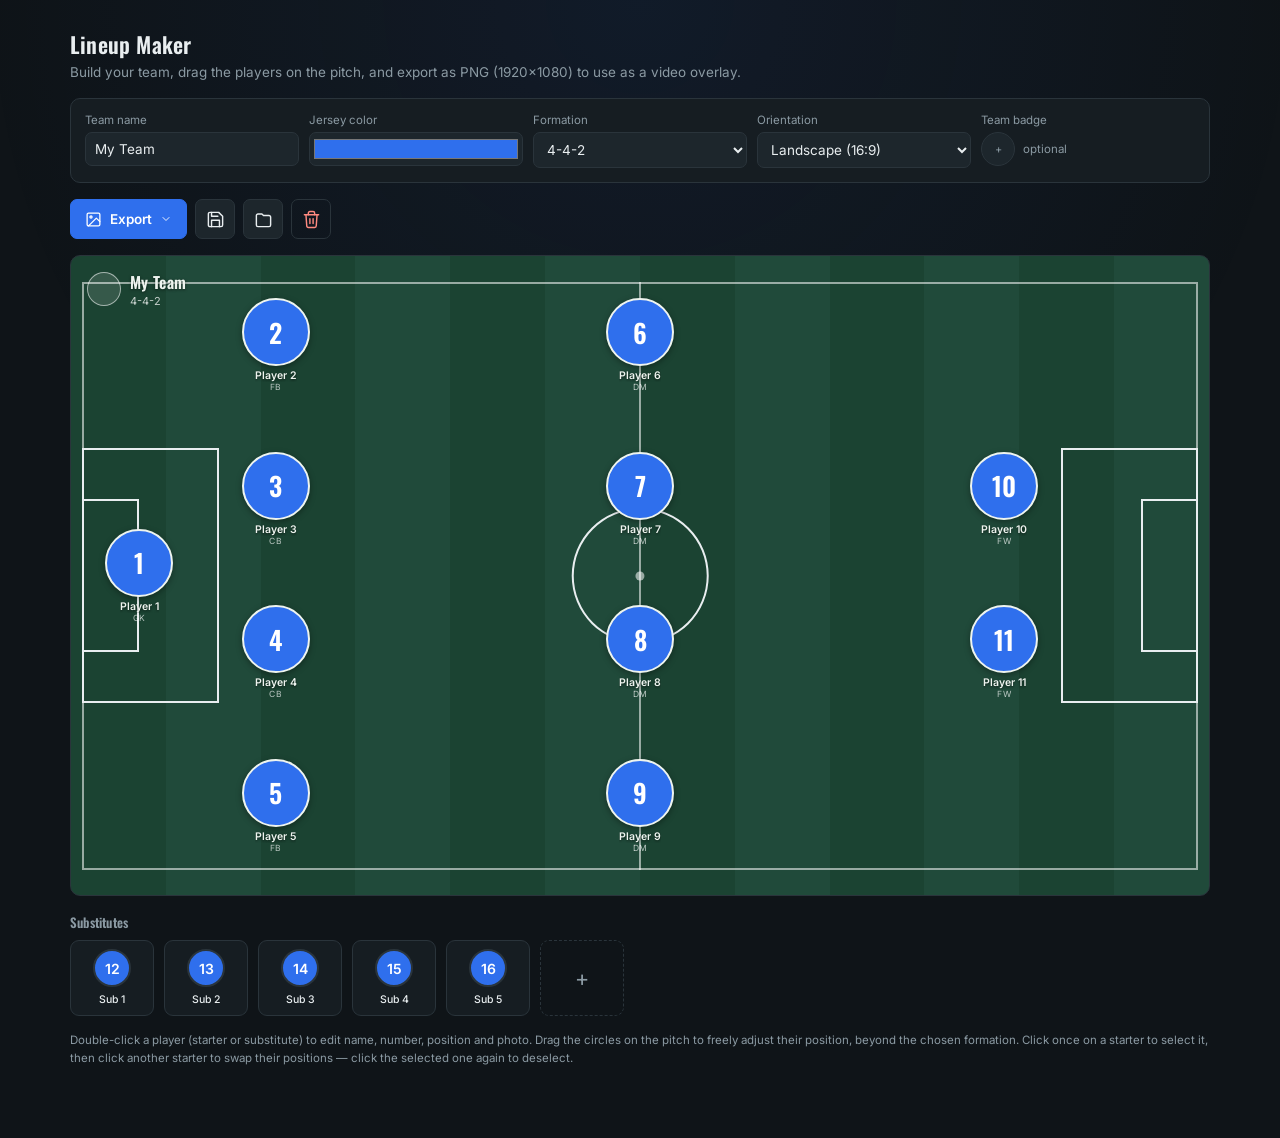
==== commit 6f1444f0: "Add click-to-swap positions for starters, move editing to double-click Single click on a starter now" ====
--- a/escalação.html
+++ b/escalação.html
@@ -145,7 +145,7 @@
     <div class="bench-strip" id="benchStrip"></div>
   </div>
 
-  <p class="hint">Click a player (starter or substitute) to edit name, number, position and photo. Drag the circles on the pitch to freely adjust their position, beyond the chosen formation.</p>
+  <p class="hint">Double-click a player (starter or substitute) to edit name, number, position and photo. Drag the circles on the pitch to freely adjust their position, beyond the chosen formation. Click once on a starter to select it, then click another starter to swap their positions — click the selected one again to deselect.</p>
 </div>
 
 <div class="modal-overlay" id="modalOverlay">
--- a/styles/pitch.css
+++ b/styles/pitch.css
@@ -114,3 +114,14 @@
   font-size:8.5px;
   letter-spacing:.4px;
 }
+
+/* seleção pra troca de posição (clique simples): pulso no anel do círculo,
+   deixa óbvio que esse ícone está "armado" esperando o clique em outro
+   titular pra trocar de lugar */
+@keyframes swapSelectPulse{
+  0%,100%{ box-shadow:0 2px 6px rgba(0,0,0,.35), 0 0 0 0 rgba(255,255,255,.6); }
+  50%{ box-shadow:0 2px 6px rgba(0,0,0,.35), 0 0 0 8px rgba(255,255,255,0); }
+}
+.token.swap-selected .circle{
+  animation:swapSelectPulse 1.1s ease-in-out infinite;
+}
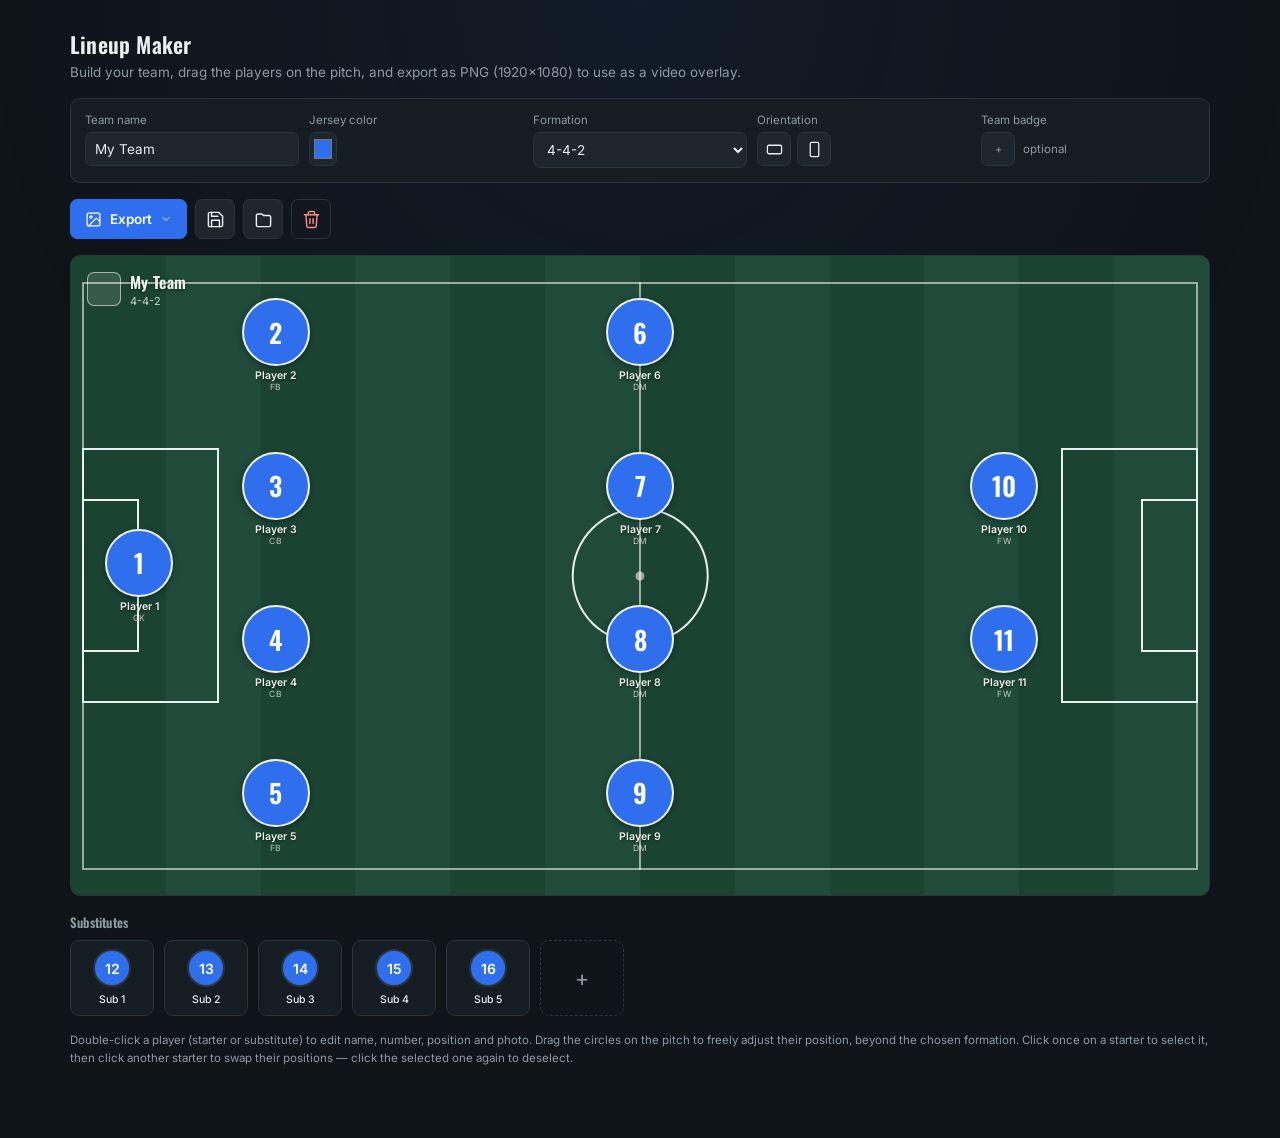
==== commit f95e044e: "4 UI polish tweaks: badge slots, color swatch, orientation icons, photo frame 1. Team badge no longe" ====
--- a/escalação.html
+++ b/escalação.html
@@ -71,10 +71,14 @@
     </div>
     <div class="field">
       <label>Orientation</label>
-      <select id="orientationSelect">
-        <option value="landscape">Landscape (16:9)</option>
-        <option value="portrait">Portrait (9:16)</option>
-      </select>
+      <div class="orientation-toggle" id="orientationToggle">
+        <button type="button" class="icon-btn orientation-btn" id="orientLandscapeBtn" data-tip="Landscape (16:9)" aria-label="Landscape (16:9)" aria-pressed="true">
+          <svg viewBox="0 0 24 24"><rect x="2" y="6" width="20" height="12" rx="2"/></svg>
+        </button>
+        <button type="button" class="icon-btn orientation-btn" id="orientPortraitBtn" data-tip="Portrait (9:16)" aria-label="Portrait (9:16)" aria-pressed="false">
+          <svg viewBox="0 0 24 24"><rect x="6" y="2" width="12" height="20" rx="2"/></svg>
+        </button>
+      </div>
     </div>
     <div class="field">
       <label>Team badge</label>
--- a/styles/base.css
+++ b/styles/base.css
@@ -94,8 +94,11 @@
   font-size:13.5px;
   font-family:inherit;
 }
+/* tarja vertical fina em vez da barra larga: só uma amostra de cor
+   discreta, não precisa ocupar a largura toda do campo pra fazer o
+   que faz (abrir o seletor de cor nativo do navegador) */
 .field input[type=color]{
-  width:100%;
+  width:28px;
   height:34px;
   background:var(--panel-2);
   border:1px solid var(--line);
@@ -260,7 +263,7 @@
 .export-item .label b{font-weight:600;font-size:13px;}
 .export-item .label span{font-size:11px;color:var(--muted);}
 .badge-upload{
-  width:34px;height:34px;border-radius:50%;
+  width:34px;height:34px;border-radius:7px;
   background:var(--panel-2);
   border:1px solid var(--line);
   display:flex;align-items:center;justify-content:center;
@@ -270,4 +273,13 @@
 }
 .badge-upload:hover{filter:brightness(1.15);}
 .badge-upload:active{transform:translateY(1px) scale(.96); filter:brightness(.9);}
-.badge-upload img{width:100%;height:100%;object-fit:cover;}
+/* contain (não cover): escudo aparece inteiro dentro do quadrado, sem
+   cortar as bordas de escudos que não são quadrados */
+.badge-upload img{width:100%;height:100%;object-fit:contain;}
+
+/* dois ícones (paisagem/retrato) no lugar do dropdown de texto — mesma
+   altura 34px dos outros campos da grade de controles, então reduz o
+   icon-btn padrão (40x40) pra caber alinhado com o resto da linha */
+.orientation-toggle{display:flex;gap:6px;}
+.orientation-btn{width:34px;height:34px;}
+.orientation-btn svg{width:17px;height:17px;stroke:currentColor;fill:none;stroke-width:1.8;}
--- a/styles/pitch.css
+++ b/styles/pitch.css
@@ -62,12 +62,13 @@
   z-index:5;
 }
 .header-tag .hbadge{
-  width:34px;height:34px;border-radius:50%;
+  width:34px;height:34px;border-radius:7px;
   background:rgba(255,255,255,.12);
   border:1.5px solid rgba(255,255,255,.55);
   overflow:hidden;flex-shrink:0;
 }
-.header-tag .hbadge img{width:100%;height:100%;object-fit:cover;}
+/* contain (não cover): escudo aparece inteiro, sem cortar as bordas */
+.header-tag .hbadge img{width:100%;height:100%;object-fit:contain;}
 .header-tag .htext .hname{
   color:var(--chalk);
   font-family:'Oswald',sans-serif;
@@ -98,6 +99,11 @@
   background:var(--kit,var(--accent));
 }
 .token .circle img{width:100%;height:100%;object-fit:cover;}
+/* com foto, some o círculo colorido/borda/sombra — só a foto, mesmo
+   tamanho de sempre, cantos arredondados pequenos em vez de círculo */
+.token .circle.has-photo{
+  background:none;border:none;box-shadow:none;border-radius:8px;
+}
 .token .token-num{color:#fff;font-size:26px;font-weight:600;}
 .token .tname{
   margin-top:3px;
--- a/styles/bench.css
+++ b/styles/bench.css
@@ -26,6 +26,9 @@
   background:var(--kit,var(--accent));
 }
 .bench-card .circle img{width:100%;height:100%;object-fit:cover;}
+/* com foto, some o círculo colorido/borda — só a foto, mesmo tamanho de
+   sempre, cantos arredondados pequenos em vez de círculo */
+.bench-card .circle.has-photo{background:none;border:none;border-radius:6px;}
 .bench-card .circle .num{color:#fff;font-size:14px;font-weight:600;}
 .bench-card .bname{font-size:10.5px;font-weight:500;overflow:hidden;text-overflow:ellipsis;white-space:nowrap;}
 .bench-card .bpos{font-size:9px;color:var(--muted);}
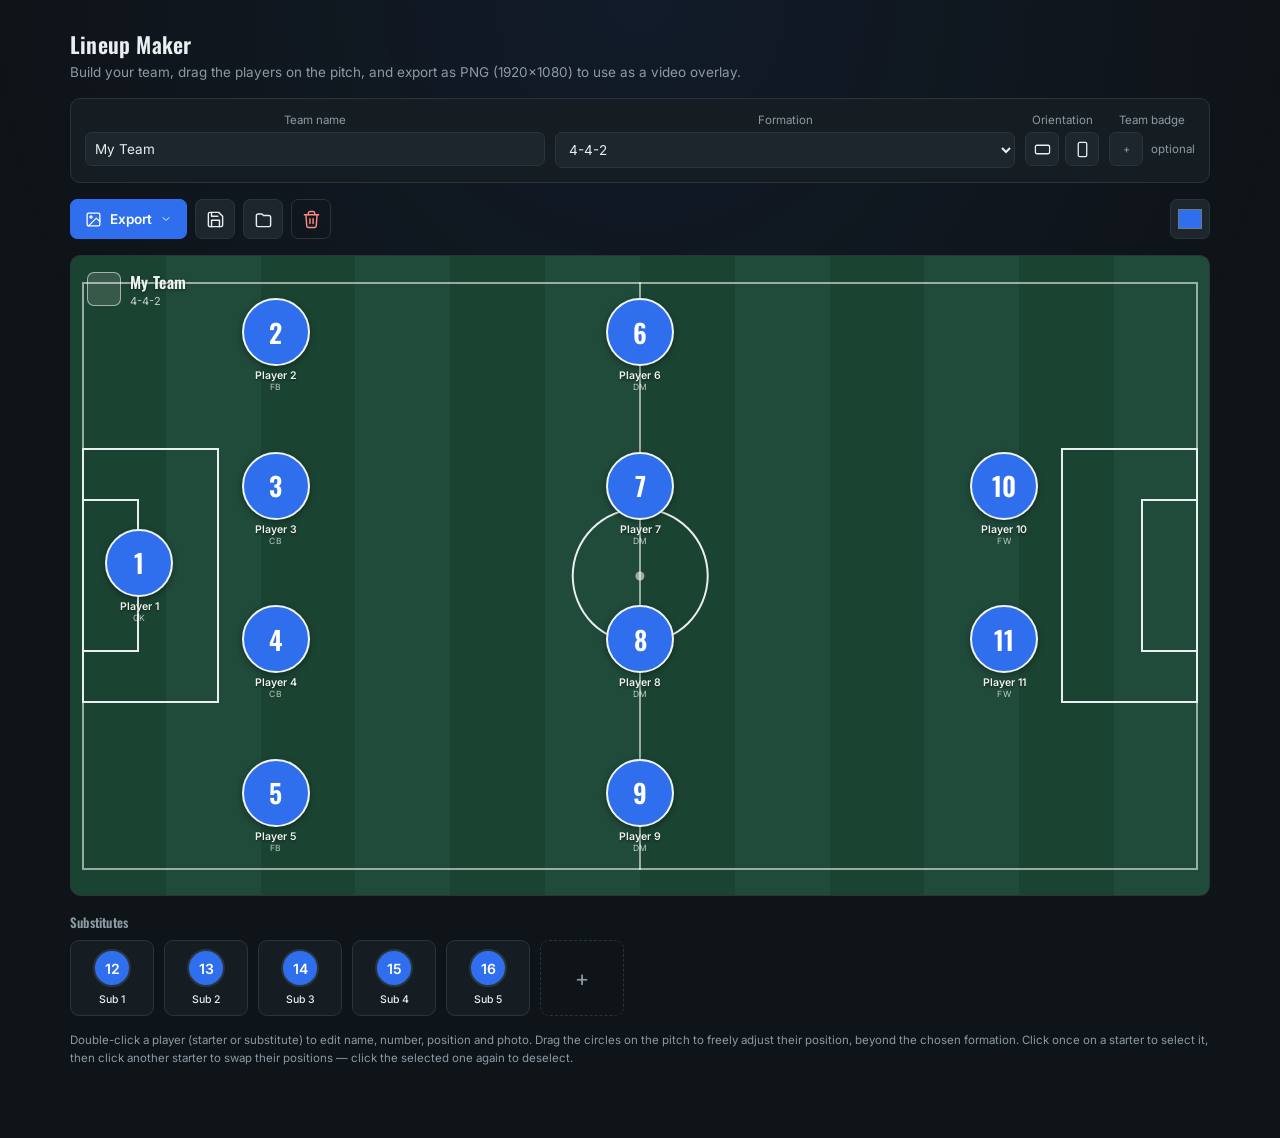
==== commit cedcfac2: "Relocate color swatch, fix control spacing, fix black-square player photos 1. Jersey color input mov" ====
--- a/escalação.html
+++ b/escalação.html
@@ -27,10 +27,6 @@
       <div class="team-suggestions" id="teamSuggestions" hidden></div>
     </div>
     <div class="field">
-      <label>Jersey color</label>
-      <input type="color" id="teamColor" value="#2f6fed">
-    </div>
-    <div class="field">
       <label>Formation</label>
       <select id="formationSelect">
         <optgroup label="Back two">
@@ -69,7 +65,7 @@
         </optgroup>
       </select>
     </div>
-    <div class="field">
+    <div class="field field-narrow">
       <label>Orientation</label>
       <div class="orientation-toggle" id="orientationToggle">
         <button type="button" class="icon-btn orientation-btn" id="orientLandscapeBtn" data-tip="Landscape (16:9)" aria-label="Landscape (16:9)" aria-pressed="true">
@@ -80,7 +76,7 @@
         </button>
       </div>
     </div>
-    <div class="field">
+    <div class="field field-narrow">
       <label>Team badge</label>
       <div style="display:flex;align-items:center;gap:8px;">
         <div class="badge-upload" id="badgeUpload">+</div>
@@ -122,6 +118,7 @@
     <button class="icon-btn ghost danger" id="resetBtn" data-tip="Clear all" aria-label="Clear all">
       <svg viewBox="0 0 24 24"><path d="M3 6h18"/><path d="M8 6V4a2 2 0 0 1 2-2h4a2 2 0 0 1 2 2v2"/><path d="M19 6l-1 14a2 2 0 0 1-2 2H8a2 2 0 0 1-2-2L5 6"/><path d="M10 11v6"/><path d="M14 11v6"/></svg>
     </button>
+    <input type="color" class="icon-btn color-swatch-btn" id="teamColor" value="#2f6fed" data-tip="Color" aria-label="Color">
   </div>
 
   <div class="pitch-wrap" id="pitchWrap">
--- a/styles/base.css
+++ b/styles/base.css
@@ -68,9 +68,14 @@
   color:var(--muted);
   font-size:13.5px;
 }
+/* flex em vez de grid de colunas iguais: cada campo ocupa só o espaço que
+   precisa (Team name/Formation esticam pra usar o espaço disponível;
+   Orientation/Team badge, que têm pouco conteúdo, ficam do tamanho do
+   próprio conteúdo em vez de herdar uma coluna larga e sobrar vão vazio
+   do lado — ver .field-narrow) */
 .controls{
-  display:grid;
-  grid-template-columns:repeat(auto-fit,minmax(150px,1fr));
+  display:flex;
+  flex-wrap:wrap;
   gap:10px;
   background:var(--panel);
   border:1px solid var(--line);
@@ -78,11 +83,14 @@
   padding:14px;
   margin-bottom:16px;
 }
+.field{flex:1 1 180px;}
+.field.field-narrow{flex:0 0 auto;}
 .field label{
   display:block;
   font-size:11.5px;
   color:var(--muted);
   margin-bottom:5px;
+  text-align:center;
 }
 .field input[type=text],.field select{
   width:100%;
@@ -93,17 +101,6 @@
   padding:8px 9px;
   font-size:13.5px;
   font-family:inherit;
-}
-/* tarja vertical fina em vez da barra larga: só uma amostra de cor
-   discreta, não precisa ocupar a largura toda do campo pra fazer o
-   que faz (abrir o seletor de cor nativo do navegador) */
-.field input[type=color]{
-  width:28px;
-  height:34px;
-  background:var(--panel-2);
-  border:1px solid var(--line);
-  border-radius:7px;
-  padding:2px;
 }
 .btn{
   appearance:none;
@@ -283,3 +280,10 @@
 .orientation-toggle{display:flex;gap:6px;}
 .orientation-btn{width:34px;height:34px;}
 .orientation-btn svg{width:17px;height:17px;stroke:currentColor;fill:none;stroke-width:1.8;}
+
+/* seletor de cor: saiu do painel de controles, mora na barra de ações
+   agora, empurrado pro extremo direito (mesma largura do campo abaixo,
+   então a borda direita da barra já alinha com a borda direita do
+   campo). Reaproveita o tamanho/tooltip do .icon-btn, só troca o padding
+   pra caber a amostra de cor nativa do navegador dentro da caixa 40x40 */
+.color-swatch-btn{margin-left:auto;padding:5px;}
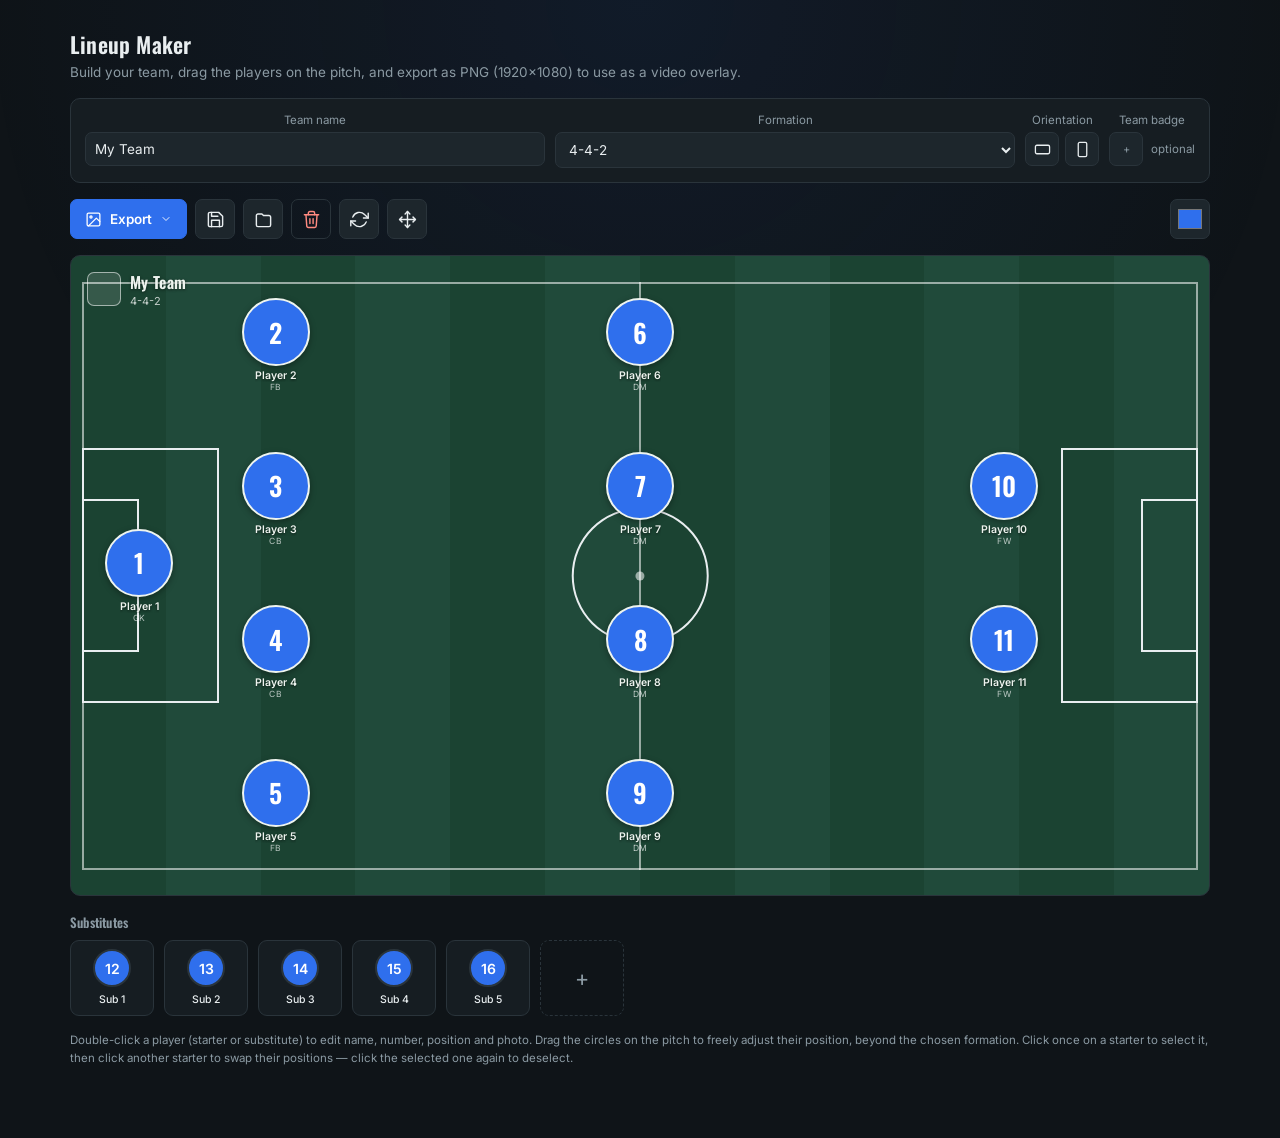
==== commit 79848797: "Add reset-positions button and drag on/off toggle for starters 1. New "Reset positions" icon button " ====
--- a/escalação.html
+++ b/escalação.html
@@ -117,6 +117,12 @@
     <input type="file" id="loadFile" accept="application/json,.json">
     <button class="icon-btn ghost danger" id="resetBtn" data-tip="Clear all" aria-label="Clear all">
       <svg viewBox="0 0 24 24"><path d="M3 6h18"/><path d="M8 6V4a2 2 0 0 1 2-2h4a2 2 0 0 1 2 2v2"/><path d="M19 6l-1 14a2 2 0 0 1-2 2H8a2 2 0 0 1-2-2L5 6"/><path d="M10 11v6"/><path d="M14 11v6"/></svg>
+    </button>
+    <button class="icon-btn" id="resetPositionsBtn" data-tip="Reset positions" aria-label="Reset positions">
+      <svg viewBox="0 0 24 24"><polyline points="23 4 23 10 17 10"/><polyline points="1 20 1 14 7 14"/><path d="M3.51 9a9 9 0 0 1 14.85-3.36L23 10M1 14l4.64 4.36A9 9 0 0 0 20.49 15"/></svg>
+    </button>
+    <button class="icon-btn" id="dragToggleBtn" data-tip="Enable drag" aria-label="Enable drag" aria-pressed="false">
+      <svg viewBox="0 0 24 24"><polyline points="5 9 2 12 5 15"/><polyline points="9 5 12 2 15 5"/><polyline points="15 19 12 22 9 19"/><polyline points="19 9 22 12 19 15"/><line x1="2" y1="12" x2="22" y2="12"/><line x1="12" y1="2" x2="12" y2="22"/></svg>
     </button>
     <input type="color" class="icon-btn color-swatch-btn" id="teamColor" value="#2f6fed" data-tip="Color" aria-label="Color">
   </div>
--- a/styles/pitch.css
+++ b/styles/pitch.css
@@ -83,13 +83,17 @@
   position:absolute;
   transform:translate(-50%,-50%);
   display:flex;flex-direction:column;align-items:center;
-  cursor:grab;
+  cursor:pointer;
   user-select:none;
   touch-action:none;
   z-index:4;
   width:76px;
 }
-.token:active{cursor:grabbing;}
+/* arrasto só vira "grab" quando ligado no botão dedicado (dragEnabled em
+   render.js); desligado, o cursor de ponteiro normal já indica que só o
+   clique (seleção/troca/edição) funciona */
+.pitch-wrap.drag-enabled .token{cursor:grab;}
+.pitch-wrap.drag-enabled .token:active{cursor:grabbing;}
 .token .circle{
   width:68px;height:68px;border-radius:50%;
   border:2.5px solid var(--chalk);
